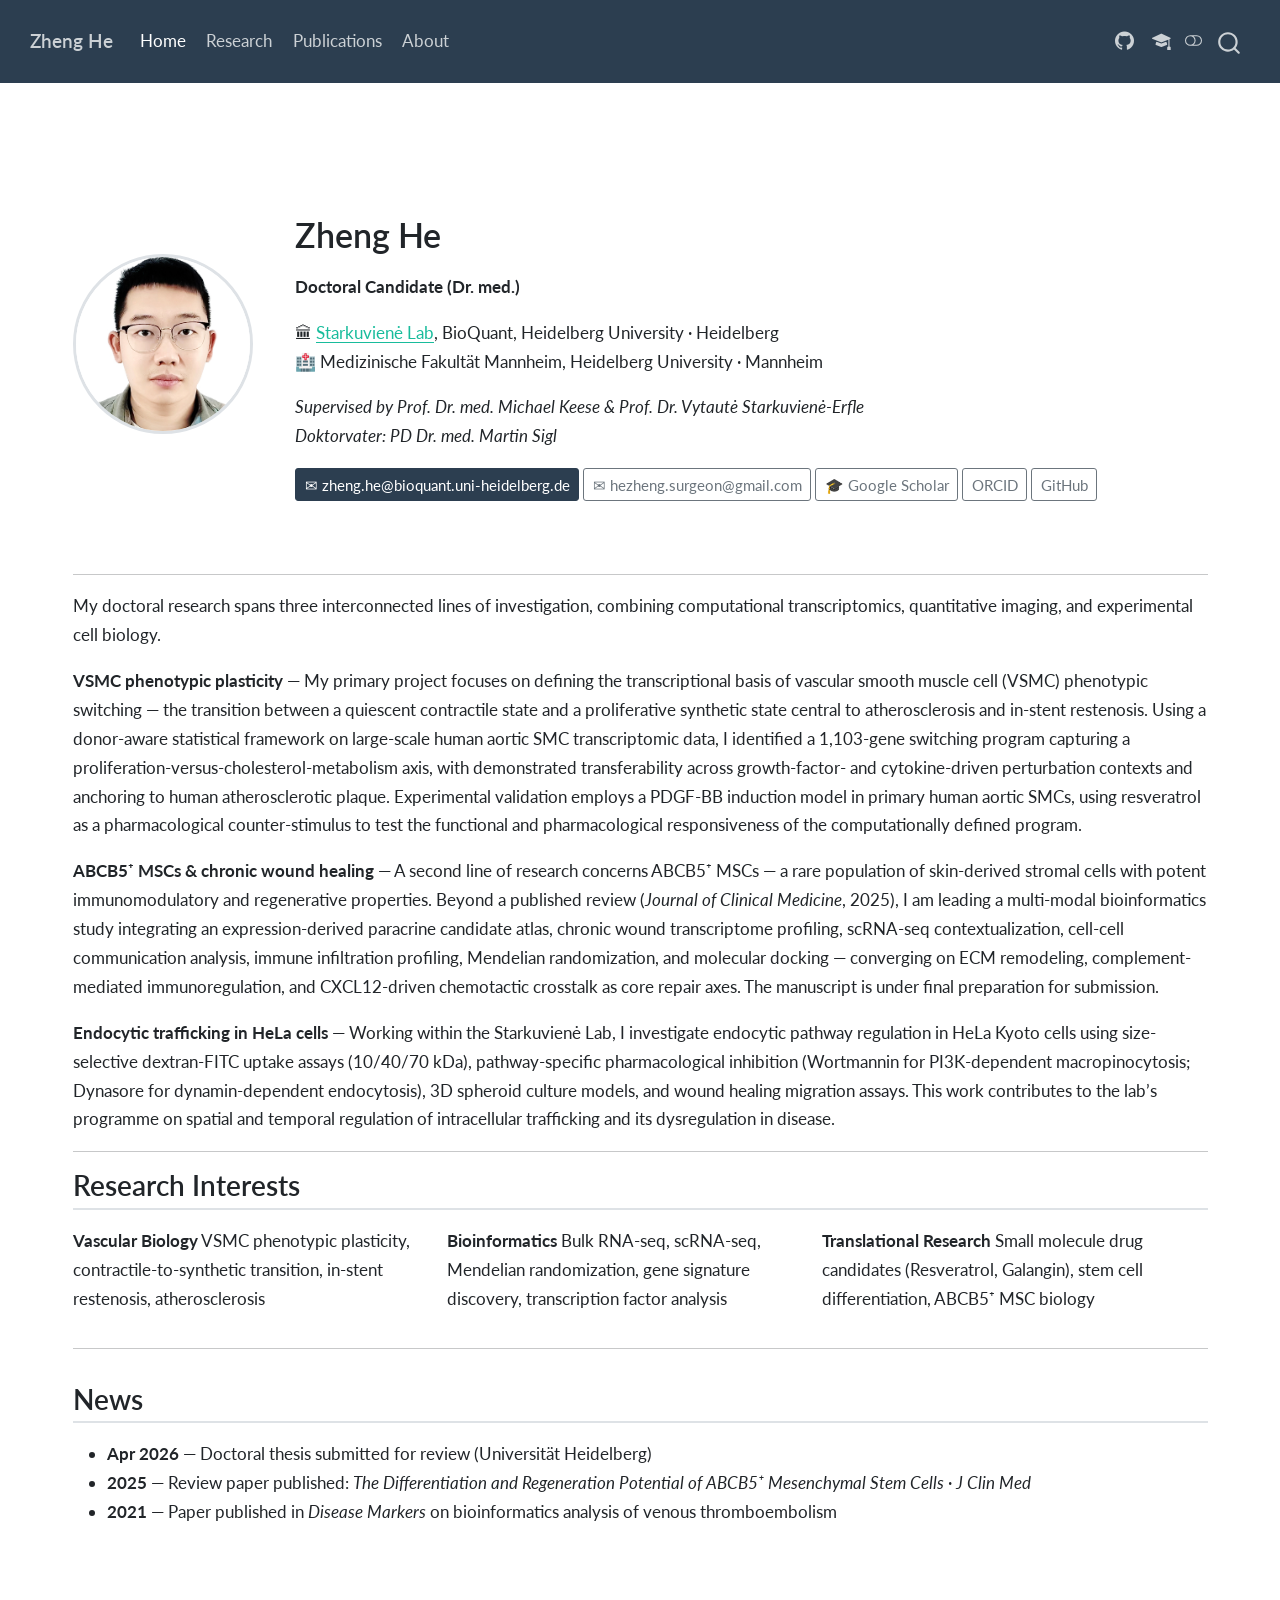
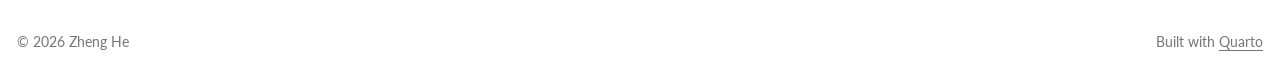
==== index.html @ ac97126e "deploy: 21ef44b85495f94ca4920ec607023769be66173e" ====
<!DOCTYPE html>
<html xmlns="http://www.w3.org/1999/xhtml" lang="en" xml:lang="en"><head>

<meta charset="utf-8">
<meta name="generator" content="quarto-1.9.36">

<meta name="viewport" content="width=device-width, initial-scale=1.0, user-scalable=yes">


<title>Zheng He</title>
<style>
/* Default styles provided by pandoc.
** See https://pandoc.org/MANUAL.html#variables-for-html for config info.
*/
code{white-space: pre-wrap;}
span.smallcaps{font-variant: small-caps;}
div.columns{display: flex; gap: min(4vw, 1.5em);}
div.column{flex: auto; overflow-x: auto;}
div.hanging-indent{margin-left: 1.5em; text-indent: -1.5em;}
ul.task-list{list-style: none;}
ul.task-list li input[type="checkbox"] {
  width: 0.8em;
  margin: 0 0.8em 0.2em -1em; /* quarto-specific, see https://github.com/quarto-dev/quarto-cli/issues/4556 */ 
  vertical-align: middle;
}
</style>


<script src="site_libs/quarto-nav/quarto-nav.js"></script>
<script src="site_libs/quarto-nav/headroom.min.js"></script>
<script src="site_libs/clipboard/clipboard.min.js"></script>
<script src="site_libs/quarto-search/autocomplete.umd.js"></script>
<script src="site_libs/quarto-search/fuse.min.js"></script>
<script src="site_libs/quarto-search/quarto-search.js"></script>
<meta name="quarto:offset" content="./">
<link href="./assets/profile.jpg" rel="icon" type="image/jpeg">
<script src="site_libs/quarto-html/quarto.js" type="module"></script>
<script src="site_libs/quarto-html/tabsets/tabsets.js" type="module"></script>
<script src="site_libs/quarto-html/popper.min.js"></script>
<script src="site_libs/quarto-html/tippy.umd.min.js"></script>
<script src="site_libs/quarto-html/anchor.min.js"></script>
<link href="site_libs/quarto-html/tippy.css" rel="stylesheet">
<link href="site_libs/quarto-html/quarto-syntax-highlighting-845c23b38eaddc0f92fda52bfe77a8c8.css" rel="stylesheet" class="quarto-color-scheme" id="quarto-text-highlighting-styles">
<link href="site_libs/quarto-html/quarto-syntax-highlighting-dark-f418161beb48e0141c760e455f12af2c.css" rel="stylesheet" class="quarto-color-scheme quarto-color-alternate" id="quarto-text-highlighting-styles">
<link href="site_libs/quarto-html/quarto-syntax-highlighting-845c23b38eaddc0f92fda52bfe77a8c8.css" rel="stylesheet" class="quarto-color-scheme-extra" id="quarto-text-highlighting-styles">
<script src="site_libs/bootstrap/bootstrap.min.js"></script>
<link href="site_libs/bootstrap/bootstrap-icons.css" rel="stylesheet">
<link href="site_libs/bootstrap/bootstrap-baf333abd407eb98d8b56c64a19f8930.min.css" rel="stylesheet" append-hash="true" class="quarto-color-scheme" id="quarto-bootstrap" data-mode="light">
<link href="site_libs/bootstrap/bootstrap-dark-c9d21391a4140639dac49c26faef9edc.min.css" rel="stylesheet" append-hash="true" class="quarto-color-scheme quarto-color-alternate" id="quarto-bootstrap" data-mode="dark">
<link href="site_libs/bootstrap/bootstrap-baf333abd407eb98d8b56c64a19f8930.min.css" rel="stylesheet" append-hash="true" class="quarto-color-scheme-extra" id="quarto-bootstrap" data-mode="light">
<script id="quarto-search-options" type="application/json">{
  "location": "navbar",
  "copy-button": false,
  "collapse-after": 3,
  "panel-placement": "end",
  "type": "overlay",
  "limit": 50,
  "keyboard-shortcut": [
    "f",
    "/",
    "s"
  ],
  "show-item-context": false,
  "language": {
    "search-no-results-text": "No results",
    "search-matching-documents-text": "matching documents",
    "search-copy-link-title": "Copy link to search",
    "search-hide-matches-text": "Hide additional matches",
    "search-more-match-text": "more match in this document",
    "search-more-matches-text": "more matches in this document",
    "search-clear-button-title": "Clear",
    "search-text-placeholder": "",
    "search-detached-cancel-button-title": "Cancel",
    "search-submit-button-title": "Submit",
    "search-label": "Search"
  }
}</script>


<link rel="stylesheet" href="styles.css">
</head>

<body class="nav-fixed quarto-light"><script id="quarto-html-before-body" type="application/javascript">
    const toggleBodyColorMode = (bsSheetEl) => {
      const mode = bsSheetEl.getAttribute("data-mode");
      const bodyEl = window.document.querySelector("body");
      if (mode === "dark") {
        bodyEl.classList.add("quarto-dark");
        bodyEl.classList.remove("quarto-light");
      } else {
        bodyEl.classList.add("quarto-light");
        bodyEl.classList.remove("quarto-dark");
      }
    }
    const toggleBodyColorPrimary = () => {
      const bsSheetEl = window.document.querySelector("link#quarto-bootstrap:not([rel=disabled-stylesheet])");
      if (bsSheetEl) {
        toggleBodyColorMode(bsSheetEl);
      }
    }
    const setColorSchemeToggle = (alternate) => {
      const toggles = window.document.querySelectorAll('.quarto-color-scheme-toggle');
      for (let i=0; i < toggles.length; i++) {
        const toggle = toggles[i];
        if (toggle) {
          if (alternate) {
            toggle.classList.add("alternate");
          } else {
            toggle.classList.remove("alternate");
          }
        }
      }
    };
    const toggleColorMode = (alternate) => {
      // Switch the stylesheets
      const primaryStylesheets = window.document.querySelectorAll('link.quarto-color-scheme:not(.quarto-color-alternate)');
      const alternateStylesheets = window.document.querySelectorAll('link.quarto-color-scheme.quarto-color-alternate');
      manageTransitions('#quarto-margin-sidebar .nav-link', false);
      if (alternate) {
        // note: dark is layered on light, we don't disable primary!
        enableStylesheet(alternateStylesheets);
        for (const sheetNode of alternateStylesheets) {
          if (sheetNode.id === "quarto-bootstrap") {
            toggleBodyColorMode(sheetNode);
          }
        }
      } else {
        disableStylesheet(alternateStylesheets);
        enableStylesheet(primaryStylesheets)
        toggleBodyColorPrimary();
      }
      manageTransitions('#quarto-margin-sidebar .nav-link', true);
      // Switch the toggles
      setColorSchemeToggle(alternate)
      // Hack to workaround the fact that safari doesn't
      // properly recolor the scrollbar when toggling (#1455)
      if (navigator.userAgent.indexOf('Safari') > 0 && navigator.userAgent.indexOf('Chrome') == -1) {
        manageTransitions("body", false);
        window.scrollTo(0, 1);
        setTimeout(() => {
          window.scrollTo(0, 0);
          manageTransitions("body", true);
        }, 40);
      }
    }
    const disableStylesheet = (stylesheets) => {
      for (let i=0; i < stylesheets.length; i++) {
        const stylesheet = stylesheets[i];
        stylesheet.rel = 'disabled-stylesheet';
      }
    }
    const enableStylesheet = (stylesheets) => {
      for (let i=0; i < stylesheets.length; i++) {
        const stylesheet = stylesheets[i];
        if(stylesheet.rel !== 'stylesheet') { // for Chrome, which will still FOUC without this check
          stylesheet.rel = 'stylesheet';
        }
      }
    }
    const manageTransitions = (selector, allowTransitions) => {
      const els = window.document.querySelectorAll(selector);
      for (let i=0; i < els.length; i++) {
        const el = els[i];
        if (allowTransitions) {
          el.classList.remove('notransition');
        } else {
          el.classList.add('notransition');
        }
      }
    }
    const isFileUrl = () => {
      return window.location.protocol === 'file:';
    }
    const hasAlternateSentinel = () => {
      let styleSentinel = getColorSchemeSentinel();
      if (styleSentinel !== null) {
        return styleSentinel === "alternate";
      } else {
        return false;
      }
    }
    const setStyleSentinel = (alternate) => {
      const value = alternate ? "alternate" : "default";
      if (!isFileUrl()) {
        window.localStorage.setItem("quarto-color-scheme", value);
      } else {
        localAlternateSentinel = value;
      }
    }
    const getColorSchemeSentinel = () => {
      if (!isFileUrl()) {
        const storageValue = window.localStorage.getItem("quarto-color-scheme");
        return storageValue != null ? storageValue : localAlternateSentinel;
      } else {
        return localAlternateSentinel;
      }
    }
    const toggleGiscusIfUsed = (isAlternate, darkModeDefault) => {
      const baseTheme = document.querySelector('#giscus-base-theme')?.value ?? 'light';
      const alternateTheme = document.querySelector('#giscus-alt-theme')?.value ?? 'dark';
      let newTheme = '';
      if(authorPrefersDark) {
        newTheme = isAlternate ? baseTheme : alternateTheme;
      } else {
        newTheme = isAlternate ? alternateTheme : baseTheme;
      }
      const changeGiscusTheme = () => {
        // From: https://github.com/giscus/giscus/issues/336
        const sendMessage = (message) => {
          const iframe = document.querySelector('iframe.giscus-frame');
          if (!iframe) return;
          iframe.contentWindow.postMessage({ giscus: message }, 'https://giscus.app');
        }
        sendMessage({
          setConfig: {
            theme: newTheme
          }
        });
      }
      const isGiscussLoaded = window.document.querySelector('iframe.giscus-frame') !== null;
      if (isGiscussLoaded) {
        changeGiscusTheme();
      }
    };
    const authorPrefersDark = false;
    const darkModeDefault = authorPrefersDark;
      document.querySelector('link#quarto-text-highlighting-styles.quarto-color-scheme-extra').rel = 'disabled-stylesheet';
      document.querySelector('link#quarto-bootstrap.quarto-color-scheme-extra').rel = 'disabled-stylesheet';
    let localAlternateSentinel = darkModeDefault ? 'alternate' : 'default';
    // Dark / light mode switch
    window.quartoToggleColorScheme = () => {
      // Read the current dark / light value
      let toAlternate = !hasAlternateSentinel();
      toggleColorMode(toAlternate);
      setStyleSentinel(toAlternate);
      toggleGiscusIfUsed(toAlternate, darkModeDefault);
      window.dispatchEvent(new Event('resize'));
    };
    // Switch to dark mode if need be
    if (hasAlternateSentinel()) {
      toggleColorMode(true);
    } else {
      toggleColorMode(false);
    }
  </script>

<div id="quarto-search-results"></div>
  <header id="quarto-header" class="headroom fixed-top">
    <nav class="navbar navbar-expand-lg " data-bs-theme="dark">
      <div class="navbar-container container-fluid">
      <div class="navbar-brand-container mx-auto">
    <a class="navbar-brand" href="./index.html">
    <span class="navbar-title">Zheng He</span>
    </a>
  </div>
            <div id="quarto-search" class="" title="Search"></div>
          <button class="navbar-toggler" type="button" data-bs-toggle="collapse" data-bs-target="#navbarCollapse" aria-controls="navbarCollapse" role="menu" aria-expanded="false" aria-label="Toggle navigation" onclick="if (window.quartoToggleHeadroom) { window.quartoToggleHeadroom(); }">
  <span class="navbar-toggler-icon"></span>
</button>
          <div class="collapse navbar-collapse" id="navbarCollapse">
            <ul class="navbar-nav navbar-nav-scroll me-auto">
  <li class="nav-item">
    <a class="nav-link active" href="./index.html" aria-current="page"> 
<span class="menu-text">Home</span></a>
  </li>  
  <li class="nav-item">
    <a class="nav-link" href="./research.html"> 
<span class="menu-text">Research</span></a>
  </li>  
  <li class="nav-item">
    <a class="nav-link" href="./publications.html"> 
<span class="menu-text">Publications</span></a>
  </li>  
  <li class="nav-item">
    <a class="nav-link" href="./about.html"> 
<span class="menu-text">About</span></a>
  </li>  
</ul>
            <ul class="navbar-nav navbar-nav-scroll ms-auto">
  <li class="nav-item compact">
    <a class="nav-link" href="https://github.com/zhenghe-research"> <i class="bi bi-github" role="img" aria-label="GitHub">
</i> 
<span class="menu-text"></span></a>
  </li>  
  <li class="nav-item compact">
    <a class="nav-link" href="https://scholar.google.com/citations?user=oPz_JBcAAAAJ"> <i class="bi bi-mortarboard-fill" role="img" aria-label="Google Scholar">
</i> 
<span class="menu-text"></span></a>
  </li>  
</ul>
          </div> <!-- /navcollapse -->
            <div class="quarto-navbar-tools">
  <a href="" class="quarto-color-scheme-toggle quarto-navigation-tool  px-1" onclick="window.quartoToggleColorScheme(); return false;" title="Toggle dark mode"><i class="bi"></i></a>
</div>
      </div> <!-- /container-fluid -->
    </nav>
</header>
<!-- content -->
<div id="quarto-content" class="quarto-container page-columns page-rows-contents page-layout-full page-navbar">
<!-- sidebar -->
<!-- margin-sidebar -->
    
<!-- main -->
<main class="content column-page" id="quarto-document-content"><header id="title-block-header" class="quarto-title-block"></header>





<div style="display: flex; align-items: center; gap: 2.5rem; padding: 3rem 0 2rem 0; flex-wrap: wrap;">
<p><img src="assets/profile.jpg" style="width: 180px; height: 180px; object-fit: cover; border-radius: 50%; border: 3px solid #dee2e6; flex-shrink: 0;"></p>
<section id="zheng-he" class="level1" style="flex: 1; min-width: 260px;">
<h1>Zheng He</h1>
<p><strong>Doctoral Candidate (Dr.&nbsp;med.)</strong></p>
<p>🏛 <a href="https://www.bioquant.uni-heidelberg.de/groups/starkuviene">Starkuvienė Lab</a>, BioQuant, Heidelberg University · Heidelberg<br> 🏥 Medizinische Fakultät Mannheim, Heidelberg University · Mannheim</p>
<p><em>Supervised by Prof.&nbsp;Dr.&nbsp;med. Michael Keese &amp; Prof.&nbsp;Dr.&nbsp;Vytautė Starkuvienė-Erfle</em><br> <em>Doktorvater: PD Dr.&nbsp;med. Martin Sigl</em></p>
<div style="margin-top: 1rem; display: flex; flex-wrap: wrap; gap: 0.4rem;">
<p><a href="mailto:zheng.he@bioquant.uni-heidelberg.de" class="btn btn-primary btn-sm">✉ zheng.he@bioquant.uni-heidelberg.de</a> <a href="mailto:hezheng.surgeon@gmail.com" class="btn btn-outline-secondary btn-sm">✉ hezheng.surgeon@gmail.com</a> <a href="https://scholar.google.com/citations?user=oPz_JBcAAAAJ" class="btn btn-outline-secondary btn-sm" target="_blank">🎓 Google Scholar</a> <a href="https://orcid.org/0000-0002-0374-0368" class="btn btn-outline-secondary btn-sm" target="_blank">ORCID</a> <a href="https://github.com/zhenghe-research" class="btn btn-outline-secondary btn-sm" target="_blank">GitHub</a></p>
</div>
</section>
</div>
<hr>
<p>My doctoral research spans three interconnected lines of investigation, combining computational transcriptomics, quantitative imaging, and experimental cell biology.</p>
<p><strong>VSMC phenotypic plasticity</strong> — My primary project focuses on defining the transcriptional basis of vascular smooth muscle cell (VSMC) phenotypic switching — the transition between a quiescent contractile state and a proliferative synthetic state central to atherosclerosis and in-stent restenosis. Using a donor-aware statistical framework on large-scale human aortic SMC transcriptomic data, I identified a 1,103-gene switching program capturing a proliferation-versus-cholesterol-metabolism axis, with demonstrated transferability across growth-factor- and cytokine-driven perturbation contexts and anchoring to human atherosclerotic plaque. Experimental validation employs a PDGF-BB induction model in primary human aortic SMCs, using resveratrol as a pharmacological counter-stimulus to test the functional and pharmacological responsiveness of the computationally defined program.</p>
<p><strong>ABCB5⁺ MSCs &amp; chronic wound healing</strong> — A second line of research concerns ABCB5⁺ MSCs — a rare population of skin-derived stromal cells with potent immunomodulatory and regenerative properties. Beyond a published review (<em>Journal of Clinical Medicine</em>, 2025), I am leading a multi-modal bioinformatics study integrating an expression-derived paracrine candidate atlas, chronic wound transcriptome profiling, scRNA-seq contextualization, cell-cell communication analysis, immune infiltration profiling, Mendelian randomization, and molecular docking — converging on ECM remodeling, complement-mediated immunoregulation, and CXCL12-driven chemotactic crosstalk as core repair axes. The manuscript is under final preparation for submission.</p>
<p><strong>Endocytic trafficking in HeLa cells</strong> — Working within the Starkuvienė Lab, I investigate endocytic pathway regulation in HeLa Kyoto cells using size-selective dextran-FITC uptake assays (10/40/70 kDa), pathway-specific pharmacological inhibition (Wortmannin for PI3K-dependent macropinocytosis; Dynasore for dynamin-dependent endocytosis), 3D spheroid culture models, and wound healing migration assays. This work contributes to the lab’s programme on spatial and temporal regulation of intracellular trafficking and its dysregulation in disease.</p>
<hr>
<section id="research-interests" class="level2">
<h2 class="anchored" data-anchor-id="research-interests">Research Interests</h2>
<div class="columns">
<div class="column" style="width:33%;">
<p><strong>Vascular Biology</strong> VSMC phenotypic plasticity, contractile-to-synthetic transition, in-stent restenosis, atherosclerosis</p>
</div><div class="column" style="width:33%;">
<p><strong>Bioinformatics</strong> Bulk RNA-seq, scRNA-seq, Mendelian randomization, gene signature discovery, transcription factor analysis</p>
</div><div class="column" style="width:33%;">
<p><strong>Translational Research</strong> Small molecule drug candidates (Resveratrol, Galangin), stem cell differentiation, ABCB5⁺ MSC biology</p>
</div>
</div>
<hr>
</section>
<section id="news" class="level2">
<h2 class="anchored" data-anchor-id="news">News</h2>
<ul>
<li><strong>Apr 2026</strong> — Doctoral thesis submitted for review (Universität Heidelberg)</li>
<li><strong>2025</strong> — Review paper published: <em>The Differentiation and Regeneration Potential of ABCB5⁺ Mesenchymal Stem Cells</em> · <em>J Clin Med</em></li>
<li><strong>2021</strong> — Paper published in <em>Disease Markers</em> on bioinformatics analysis of venous thromboembolism</li>
</ul>


</section>

</main> <!-- /main -->
<script id="quarto-html-after-body" type="application/javascript">
  window.document.addEventListener("DOMContentLoaded", function (event) {
    // Ensure there is a toggle, if there isn't float one in the top right
    if (window.document.querySelector('.quarto-color-scheme-toggle') === null) {
      const a = window.document.createElement('a');
      a.classList.add('top-right');
      a.classList.add('quarto-color-scheme-toggle');
      a.href = "";
      a.onclick = function() { try { window.quartoToggleColorScheme(); } catch {} return false; };
      const i = window.document.createElement("i");
      i.classList.add('bi');
      a.appendChild(i);
      window.document.body.appendChild(a);
    }
    setColorSchemeToggle(hasAlternateSentinel())
    const icon = "";
    const anchorJS = new window.AnchorJS();
    anchorJS.options = {
      placement: 'right',
      icon: icon
    };
    anchorJS.add('.anchored');
    const isCodeAnnotation = (el) => {
      for (const clz of el.classList) {
        if (clz.startsWith('code-annotation-')) {                     
          return true;
        }
      }
      return false;
    }
    const onCopySuccess = function(e) {
      // button target
      const button = e.trigger;
      // don't keep focus
      button.blur();
      // flash "checked"
      button.classList.add('code-copy-button-checked');
      var currentTitle = button.getAttribute("title");
      button.setAttribute("title", "Copied!");
      let tooltip;
      if (window.bootstrap) {
        button.setAttribute("data-bs-toggle", "tooltip");
        button.setAttribute("data-bs-placement", "left");
        button.setAttribute("data-bs-title", "Copied!");
        tooltip = new bootstrap.Tooltip(button, 
          { trigger: "manual", 
            customClass: "code-copy-button-tooltip",
            offset: [0, -8]});
        tooltip.show();    
      }
      setTimeout(function() {
        if (tooltip) {
          tooltip.hide();
          button.removeAttribute("data-bs-title");
          button.removeAttribute("data-bs-toggle");
          button.removeAttribute("data-bs-placement");
        }
        button.setAttribute("title", currentTitle);
        button.classList.remove('code-copy-button-checked');
      }, 1000);
      // clear code selection
      e.clearSelection();
    }
    const getTextToCopy = function(trigger) {
      const outerScaffold = trigger.parentElement.cloneNode(true);
      const codeEl = outerScaffold.querySelector('code');
      for (const childEl of codeEl.children) {
        if (isCodeAnnotation(childEl)) {
          childEl.remove();
        }
      }
      return codeEl.innerText;
    }
    const clipboard = new window.ClipboardJS('.code-copy-button:not([data-in-quarto-modal])', {
      text: getTextToCopy
    });
    clipboard.on('success', onCopySuccess);
    if (window.document.getElementById('quarto-embedded-source-code-modal')) {
      const clipboardModal = new window.ClipboardJS('.code-copy-button[data-in-quarto-modal]', {
        text: getTextToCopy,
        container: window.document.getElementById('quarto-embedded-source-code-modal')
      });
      clipboardModal.on('success', onCopySuccess);
    }
      var localhostRegex = new RegExp(/^(?:http|https):\/\/localhost\:?[0-9]*\//);
      var mailtoRegex = new RegExp(/^mailto:/);
        var filterRegex = new RegExp('/' + window.location.host + '/');
      var isInternal = (href) => {
          return filterRegex.test(href) || localhostRegex.test(href) || mailtoRegex.test(href);
      }
      // Inspect non-navigation links and adorn them if external
     var links = window.document.querySelectorAll('a[href]:not(.nav-link):not(.navbar-brand):not(.toc-action):not(.sidebar-link):not(.sidebar-item-toggle):not(.pagination-link):not(.no-external):not([aria-hidden]):not(.dropdown-item):not(.quarto-navigation-tool):not(.about-link)');
      for (var i=0; i<links.length; i++) {
        const link = links[i];
        if (!isInternal(link.href)) {
          // undo the damage that might have been done by quarto-nav.js in the case of
          // links that we want to consider external
          if (link.dataset.originalHref !== undefined) {
            link.href = link.dataset.originalHref;
          }
        }
      }
    function tippyHover(el, contentFn, onTriggerFn, onUntriggerFn) {
      const config = {
        allowHTML: true,
        maxWidth: 500,
        delay: 100,
        arrow: false,
        appendTo: function(el) {
            return el.parentElement;
        },
        interactive: true,
        interactiveBorder: 10,
        theme: 'quarto',
        placement: 'bottom-start',
      };
      if (contentFn) {
        config.content = contentFn;
      }
      if (onTriggerFn) {
        config.onTrigger = onTriggerFn;
      }
      if (onUntriggerFn) {
        config.onUntrigger = onUntriggerFn;
      }
      window.tippy(el, config); 
    }
    const noterefs = window.document.querySelectorAll('a[role="doc-noteref"]');
    for (var i=0; i<noterefs.length; i++) {
      const ref = noterefs[i];
      tippyHover(ref, function() {
        // use id or data attribute instead here
        let href = ref.getAttribute('data-footnote-href') || ref.getAttribute('href');
        try { href = new URL(href).hash; } catch {}
        const id = href.replace(/^#\/?/, "");
        const note = window.document.getElementById(id);
        if (note) {
          return note.innerHTML;
        } else {
          return "";
        }
      });
    }
    const xrefs = window.document.querySelectorAll('a.quarto-xref');
    const processXRef = (id, note) => {
      // Strip column container classes
      const stripColumnClz = (el) => {
        el.classList.remove("page-full", "page-columns");
        if (el.children) {
          for (const child of el.children) {
            stripColumnClz(child);
          }
        }
      }
      stripColumnClz(note)
      if (id === null || id.startsWith('sec-')) {
        // Special case sections, only their first couple elements
        const container = document.createElement("div");
        if (note.children && note.children.length > 2) {
          container.appendChild(note.children[0].cloneNode(true));
          for (let i = 1; i < note.children.length; i++) {
            const child = note.children[i];
            if (child.tagName === "P" && child.innerText === "") {
              continue;
            } else {
              container.appendChild(child.cloneNode(true));
              break;
            }
          }
          if (window.Quarto?.typesetMath) {
            window.Quarto.typesetMath(container);
          }
          return container.innerHTML
        } else {
          if (window.Quarto?.typesetMath) {
            window.Quarto.typesetMath(note);
          }
          return note.innerHTML;
        }
      } else {
        // Remove any anchor links if they are present
        const anchorLink = note.querySelector('a.anchorjs-link');
        if (anchorLink) {
          anchorLink.remove();
        }
        if (window.Quarto?.typesetMath) {
          window.Quarto.typesetMath(note);
        }
        if (note.classList.contains("callout")) {
          return note.outerHTML;
        } else {
          return note.innerHTML;
        }
      }
    }
    for (var i=0; i<xrefs.length; i++) {
      const xref = xrefs[i];
      tippyHover(xref, undefined, function(instance) {
        instance.disable();
        let url = xref.getAttribute('href');
        let hash = undefined; 
        if (url.startsWith('#')) {
          hash = url;
        } else {
          try { hash = new URL(url).hash; } catch {}
        }
        if (hash) {
          const id = hash.replace(/^#\/?/, "");
          const note = window.document.getElementById(id);
          if (note !== null) {
            try {
              const html = processXRef(id, note.cloneNode(true));
              instance.setContent(html);
            } finally {
              instance.enable();
              instance.show();
            }
          } else {
            // See if we can fetch this
            fetch(url.split('#')[0])
            .then(res => res.text())
            .then(html => {
              const parser = new DOMParser();
              const htmlDoc = parser.parseFromString(html, "text/html");
              const note = htmlDoc.getElementById(id);
              if (note !== null) {
                const html = processXRef(id, note);
                instance.setContent(html);
              } 
            }).finally(() => {
              instance.enable();
              instance.show();
            });
          }
        } else {
          // See if we can fetch a full url (with no hash to target)
          // This is a special case and we should probably do some content thinning / targeting
          fetch(url)
          .then(res => res.text())
          .then(html => {
            const parser = new DOMParser();
            const htmlDoc = parser.parseFromString(html, "text/html");
            const note = htmlDoc.querySelector('main.content');
            if (note !== null) {
              // This should only happen for chapter cross references
              // (since there is no id in the URL)
              // remove the first header
              if (note.children.length > 0 && note.children[0].tagName === "HEADER") {
                note.children[0].remove();
              }
              const html = processXRef(null, note);
              instance.setContent(html);
            } 
          }).finally(() => {
            instance.enable();
            instance.show();
          });
        }
      }, function(instance) {
      });
    }
        let selectedAnnoteEl;
        const selectorForAnnotation = ( cell, annotation) => {
          let cellAttr = 'data-code-cell="' + cell + '"';
          let lineAttr = 'data-code-annotation="' +  annotation + '"';
          const selector = 'span[' + cellAttr + '][' + lineAttr + ']';
          return selector;
        }
        const selectCodeLines = (annoteEl) => {
          const doc = window.document;
          const targetCell = annoteEl.getAttribute("data-target-cell");
          const targetAnnotation = annoteEl.getAttribute("data-target-annotation");
          const annoteSpan = window.document.querySelector(selectorForAnnotation(targetCell, targetAnnotation));
          const lines = annoteSpan.getAttribute("data-code-lines").split(",");
          const lineIds = lines.map((line) => {
            return targetCell + "-" + line;
          })
          let top = null;
          let height = null;
          let parent = null;
          if (lineIds.length > 0) {
              //compute the position of the single el (top and bottom and make a div)
              const el = window.document.getElementById(lineIds[0]);
              top = el.offsetTop;
              height = el.offsetHeight;
              parent = el.parentElement.parentElement;
            if (lineIds.length > 1) {
              const lastEl = window.document.getElementById(lineIds[lineIds.length - 1]);
              const bottom = lastEl.offsetTop + lastEl.offsetHeight;
              height = bottom - top;
            }
            if (top !== null && height !== null && parent !== null) {
              // cook up a div (if necessary) and position it 
              let div = window.document.getElementById("code-annotation-line-highlight");
              if (div === null) {
                div = window.document.createElement("div");
                div.setAttribute("id", "code-annotation-line-highlight");
                div.style.position = 'absolute';
                parent.appendChild(div);
              }
              div.style.top = top - 2 + "px";
              div.style.height = height + 4 + "px";
              div.style.left = 0;
              let gutterDiv = window.document.getElementById("code-annotation-line-highlight-gutter");
              if (gutterDiv === null) {
                gutterDiv = window.document.createElement("div");
                gutterDiv.setAttribute("id", "code-annotation-line-highlight-gutter");
                gutterDiv.style.position = 'absolute';
                const codeCell = window.document.getElementById(targetCell);
                const gutter = codeCell.querySelector('.code-annotation-gutter');
                gutter.appendChild(gutterDiv);
              }
              gutterDiv.style.top = top - 2 + "px";
              gutterDiv.style.height = height + 4 + "px";
            }
            selectedAnnoteEl = annoteEl;
          }
        };
        const unselectCodeLines = () => {
          const elementsIds = ["code-annotation-line-highlight", "code-annotation-line-highlight-gutter"];
          elementsIds.forEach((elId) => {
            const div = window.document.getElementById(elId);
            if (div) {
              div.remove();
            }
          });
          selectedAnnoteEl = undefined;
        };
          // Handle positioning of the toggle
      window.addEventListener(
        "resize",
        throttle(() => {
          elRect = undefined;
          if (selectedAnnoteEl) {
            selectCodeLines(selectedAnnoteEl);
          }
        }, 10)
      );
      function throttle(fn, ms) {
      let throttle = false;
      let timer;
        return (...args) => {
          if(!throttle) { // first call gets through
              fn.apply(this, args);
              throttle = true;
          } else { // all the others get throttled
              if(timer) clearTimeout(timer); // cancel #2
              timer = setTimeout(() => {
                fn.apply(this, args);
                timer = throttle = false;
              }, ms);
          }
        };
      }
        // Attach click handler to the DT
        const annoteDls = window.document.querySelectorAll('dt[data-target-cell]');
        for (const annoteDlNode of annoteDls) {
          annoteDlNode.addEventListener('click', (event) => {
            const clickedEl = event.target;
            if (clickedEl !== selectedAnnoteEl) {
              unselectCodeLines();
              const activeEl = window.document.querySelector('dt[data-target-cell].code-annotation-active');
              if (activeEl) {
                activeEl.classList.remove('code-annotation-active');
              }
              selectCodeLines(clickedEl);
              clickedEl.classList.add('code-annotation-active');
            } else {
              // Unselect the line
              unselectCodeLines();
              clickedEl.classList.remove('code-annotation-active');
            }
          });
        }
    const findCites = (el) => {
      const parentEl = el.parentElement;
      if (parentEl) {
        const cites = parentEl.dataset.cites;
        if (cites) {
          return {
            el,
            cites: cites.split(' ')
          };
        } else {
          return findCites(el.parentElement)
        }
      } else {
        return undefined;
      }
    };
    var bibliorefs = window.document.querySelectorAll('a[role="doc-biblioref"]');
    for (var i=0; i<bibliorefs.length; i++) {
      const ref = bibliorefs[i];
      const citeInfo = findCites(ref);
      if (citeInfo) {
        tippyHover(citeInfo.el, function() {
          var popup = window.document.createElement('div');
          citeInfo.cites.forEach(function(cite) {
            var citeDiv = window.document.createElement('div');
            citeDiv.classList.add('hanging-indent');
            citeDiv.classList.add('csl-entry');
            var biblioDiv = window.document.getElementById('ref-' + cite);
            if (biblioDiv) {
              citeDiv.innerHTML = biblioDiv.innerHTML;
            }
            popup.appendChild(citeDiv);
          });
          return popup.innerHTML;
        });
      }
    }
  });
  </script>
</div> <!-- /content -->
<footer class="footer">
  <div class="nav-footer">
    <div class="nav-footer-left">
<p>© 2026 Zheng He</p>
</div>   
    <div class="nav-footer-center">
      &nbsp;
    </div>
    <div class="nav-footer-right">
<p>Built with <a href="https://quarto.org">Quarto</a></p>
</div>
  </div>
</footer>




</body></html>
---- site_libs/quarto-html/tippy.css ----
.tippy-box[data-animation=fade][data-state=hidden]{opacity:0}[data-tippy-root]{max-width:calc(100vw - 10px)}.tippy-box{position:relative;background-color:#333;color:#fff;border-radius:4px;font-size:14px;line-height:1.4;white-space:normal;outline:0;transition-property:transform,visibility,opacity}.tippy-box[data-placement^=top]>.tippy-arrow{bottom:0}.tippy-box[data-placement^=top]>.tippy-arrow:before{bottom:-7px;left:0;border-width:8px 8px 0;border-top-color:initial;transform-origin:center top}.tippy-box[data-placement^=bottom]>.tippy-arrow{top:0}.tippy-box[data-placement^=bottom]>.tippy-arrow:before{top:-7px;left:0;border-width:0 8px 8px;border-bottom-color:initial;transform-origin:center bottom}.tippy-box[data-placement^=left]>.tippy-arrow{right:0}.tippy-box[data-placement^=left]>.tippy-arrow:before{border-width:8px 0 8px 8px;border-left-color:initial;right:-7px;transform-origin:center left}.tippy-box[data-placement^=right]>.tippy-arrow{left:0}.tippy-box[data-placement^=right]>.tippy-arrow:before{left:-7px;border-width:8px 8px 8px 0;border-right-color:initial;transform-origin:center right}.tippy-box[data-inertia][data-state=visible]{transition-timing-function:cubic-bezier(.54,1.5,.38,1.11)}.tippy-arrow{width:16px;height:16px;color:#333}.tippy-arrow:before{content:"";position:absolute;border-color:transparent;border-style:solid}.tippy-content{position:relative;padding:5px 9px;z-index:1}
---- site_libs/quarto-html/quarto-syntax-highlighting-845c23b38eaddc0f92fda52bfe77a8c8.css ----
/* quarto syntax highlight colors */
:root {
  --quarto-hl-ot-color: #003B4F;
  --quarto-hl-at-color: #657422;
  --quarto-hl-ss-color: #20794D;
  --quarto-hl-an-color: #5E5E5E;
  --quarto-hl-fu-color: #4758AB;
  --quarto-hl-st-color: #20794D;
  --quarto-hl-cf-color: #003B4F;
  --quarto-hl-op-color: #5E5E5E;
  --quarto-hl-er-color: #AD0000;
  --quarto-hl-bn-color: #AD0000;
  --quarto-hl-al-color: #AD0000;
  --quarto-hl-va-color: #111111;
  --quarto-hl-bu-color: inherit;
  --quarto-hl-ex-color: inherit;
  --quarto-hl-pp-color: #AD0000;
  --quarto-hl-in-color: #5E5E5E;
  --quarto-hl-vs-color: #20794D;
  --quarto-hl-wa-color: #5E5E5E;
  --quarto-hl-do-color: #5E5E5E;
  --quarto-hl-im-color: #00769E;
  --quarto-hl-ch-color: #20794D;
  --quarto-hl-dt-color: #AD0000;
  --quarto-hl-fl-color: #AD0000;
  --quarto-hl-co-color: #5E5E5E;
  --quarto-hl-cv-color: #5E5E5E;
  --quarto-hl-cn-color: #8f5902;
  --quarto-hl-sc-color: #5E5E5E;
  --quarto-hl-dv-color: #AD0000;
  --quarto-hl-kw-color: #003B4F;
}

/* other quarto variables */
:root {
  --quarto-font-monospace: SFMono-Regular, Menlo, Monaco, Consolas, "Liberation Mono", "Courier New", monospace;
}

/* syntax highlight based on Pandoc's rules */
pre > code.sourceCode > span {
  color: #003B4F;
}

code.sourceCode > span {
  color: #003B4F;
}

div.sourceCode,
div.sourceCode pre.sourceCode {
  color: #003B4F;
}

/* Normal */
code span {
  color: #003B4F;
}

/* Alert */
code span.al {
  color: #AD0000;
  font-style: inherit;
}

/* Annotation */
code span.an {
  color: #5E5E5E;
  font-style: inherit;
}

/* Attribute */
code span.at {
  color: #657422;
  font-style: inherit;
}

/* BaseN */
code span.bn {
  color: #AD0000;
  font-style: inherit;
}

/* BuiltIn */
code span.bu {
  font-style: inherit;
}

/* ControlFlow */
code span.cf {
  color: #003B4F;
  font-weight: bold;
  font-style: inherit;
}

/* Char */
code span.ch {
  color: #20794D;
  font-style: inherit;
}

/* Constant */
code span.cn {
  color: #8f5902;
  font-style: inherit;
}

/* Comment */
code span.co {
  color: #5E5E5E;
  font-style: inherit;
}

/* CommentVar */
code span.cv {
  color: #5E5E5E;
  font-style: italic;
}

/* Documentation */
code span.do {
  color: #5E5E5E;
  font-style: italic;
}

/* DataType */
code span.dt {
  color: #AD0000;
  font-style: inherit;
}

/* DecVal */
code span.dv {
  color: #AD0000;
  font-style: inherit;
}

/* Error */
code span.er {
  color: #AD0000;
  font-style: inherit;
}

/* Extension */
code span.ex {
  font-style: inherit;
}

/* Float */
code span.fl {
  color: #AD0000;
  font-style: inherit;
}

/* Function */
code span.fu {
  color: #4758AB;
  font-style: inherit;
}

/* Import */
code span.im {
  color: #00769E;
  font-style: inherit;
}

/* Information */
code span.in {
  color: #5E5E5E;
  font-style: inherit;
}

/* Keyword */
code span.kw {
  color: #003B4F;
  font-weight: bold;
  font-style: inherit;
}

/* Operator */
code span.op {
  color: #5E5E5E;
  font-style: inherit;
}

/* Other */
code span.ot {
  color: #003B4F;
  font-style: inherit;
}

/* Preprocessor */
code span.pp {
  color: #AD0000;
  font-style: inherit;
}

/* SpecialChar */
code span.sc {
  color: #5E5E5E;
  font-style: inherit;
}

/* SpecialString */
code span.ss {
  color: #20794D;
  font-style: inherit;
}

/* String */
code span.st {
  color: #20794D;
  font-style: inherit;
}

/* Variable */
code span.va {
  color: #111111;
  font-style: inherit;
}

/* VerbatimString */
code span.vs {
  color: #20794D;
  font-style: inherit;
}

/* Warning */
code span.wa {
  color: #5E5E5E;
  font-style: italic;
}

.prevent-inlining {
  content: "</";
}

/*# sourceMappingURL=ac89f0bb514bba72461919f78549e31c.css.map */
---- site_libs/quarto-html/quarto-syntax-highlighting-dark-f418161beb48e0141c760e455f12af2c.css ----
/* quarto syntax highlight colors */
:root {
  --quarto-hl-al-color: #f07178;
  --quarto-hl-an-color: #d4d0ab;
  --quarto-hl-at-color: #00e0e0;
  --quarto-hl-bn-color: #d4d0ab;
  --quarto-hl-bu-color: #abe338;
  --quarto-hl-ch-color: #abe338;
  --quarto-hl-co-color: #f8f8f2;
  --quarto-hl-cv-color: #ffd700;
  --quarto-hl-cn-color: #ffd700;
  --quarto-hl-cf-color: #ffa07a;
  --quarto-hl-dt-color: #ffa07a;
  --quarto-hl-dv-color: #d4d0ab;
  --quarto-hl-do-color: #f8f8f2;
  --quarto-hl-er-color: #f07178;
  --quarto-hl-ex-color: #00e0e0;
  --quarto-hl-fl-color: #d4d0ab;
  --quarto-hl-fu-color: #ffa07a;
  --quarto-hl-im-color: #abe338;
  --quarto-hl-in-color: #d4d0ab;
  --quarto-hl-kw-color: #ffa07a;
  --quarto-hl-op-color: #ffa07a;
  --quarto-hl-ot-color: #00e0e0;
  --quarto-hl-pp-color: #dcc6e0;
  --quarto-hl-re-color: #00e0e0;
  --quarto-hl-sc-color: #abe338;
  --quarto-hl-ss-color: #abe338;
  --quarto-hl-st-color: #abe338;
  --quarto-hl-va-color: #00e0e0;
  --quarto-hl-vs-color: #abe338;
  --quarto-hl-wa-color: #dcc6e0;
}

/* other quarto variables */
:root {
  --quarto-font-monospace: SFMono-Regular, Menlo, Monaco, Consolas, "Liberation Mono", "Courier New", monospace;
}

/* syntax highlight based on Pandoc's rules */
pre > code.sourceCode > span {
  color: #f8f8f2;
}

code.sourceCode > span {
  color: #f8f8f2;
}

div.sourceCode,
div.sourceCode pre.sourceCode {
  color: #f8f8f2;
}

/* Normal */
code span {
  color: #f8f8f2;
}

/* Alert */
code span.al {
  color: #f07178;
}

/* Annotation */
code span.an {
  color: #d4d0ab;
}

/* Attribute */
code span.at {
  color: #00e0e0;
}

/* BaseN */
code span.bn {
  color: #d4d0ab;
}

/* BuiltIn */
code span.bu {
  color: #abe338;
}

/* ControlFlow */
code span.cf {
  font-weight: bold;
  color: #ffa07a;
}

/* Char */
code span.ch {
  color: #abe338;
}

/* Constant */
code span.cn {
  color: #ffd700;
}

/* Comment */
code span.co {
  font-style: italic;
  color: #f8f8f2;
}

/* CommentVar */
code span.cv {
  color: #ffd700;
}

/* Documentation */
code span.do {
  color: #f8f8f2;
}

/* DataType */
code span.dt {
  color: #ffa07a;
}

/* DecVal */
code span.dv {
  color: #d4d0ab;
}

/* Error */
code span.er {
  color: #f07178;
  text-decoration: underline;
}

/* Extension */
code span.ex {
  font-weight: bold;
  color: #00e0e0;
}

/* Float */
code span.fl {
  color: #d4d0ab;
}

/* Function */
code span.fu {
  color: #ffa07a;
}

/* Import */
code span.im {
  color: #abe338;
}

/* Information */
code span.in {
  color: #d4d0ab;
}

/* Keyword */
code span.kw {
  font-weight: bold;
  color: #ffa07a;
}

/* Operator */
code span.op {
  color: #ffa07a;
}

/* Other */
code span.ot {
  color: #00e0e0;
}

/* Preprocessor */
code span.pp {
  color: #dcc6e0;
}

/* RegionMarker */
code span.re {
  background-color: #f8f8f2;
  color: #00e0e0;
}

/* SpecialChar */
code span.sc {
  color: #abe338;
}

/* SpecialString */
code span.ss {
  color: #abe338;
}

/* String */
code span.st {
  color: #abe338;
}

/* Variable */
code span.va {
  color: #00e0e0;
}

/* VerbatimString */
code span.vs {
  color: #abe338;
}

/* Warning */
code span.wa {
  color: #dcc6e0;
}

.prevent-inlining {
  content: "</";
}

/*# sourceMappingURL=378c2a0cc31455d06730fbe37c8f3789.css.map */
---- site_libs/quarto-html/quarto-syntax-highlighting-845c23b38eaddc0f92fda52bfe77a8c8.css ----
/* quarto syntax highlight colors */
:root {
  --quarto-hl-ot-color: #003B4F;
  --quarto-hl-at-color: #657422;
  --quarto-hl-ss-color: #20794D;
  --quarto-hl-an-color: #5E5E5E;
  --quarto-hl-fu-color: #4758AB;
  --quarto-hl-st-color: #20794D;
  --quarto-hl-cf-color: #003B4F;
  --quarto-hl-op-color: #5E5E5E;
  --quarto-hl-er-color: #AD0000;
  --quarto-hl-bn-color: #AD0000;
  --quarto-hl-al-color: #AD0000;
  --quarto-hl-va-color: #111111;
  --quarto-hl-bu-color: inherit;
  --quarto-hl-ex-color: inherit;
  --quarto-hl-pp-color: #AD0000;
  --quarto-hl-in-color: #5E5E5E;
  --quarto-hl-vs-color: #20794D;
  --quarto-hl-wa-color: #5E5E5E;
  --quarto-hl-do-color: #5E5E5E;
  --quarto-hl-im-color: #00769E;
  --quarto-hl-ch-color: #20794D;
  --quarto-hl-dt-color: #AD0000;
  --quarto-hl-fl-color: #AD0000;
  --quarto-hl-co-color: #5E5E5E;
  --quarto-hl-cv-color: #5E5E5E;
  --quarto-hl-cn-color: #8f5902;
  --quarto-hl-sc-color: #5E5E5E;
  --quarto-hl-dv-color: #AD0000;
  --quarto-hl-kw-color: #003B4F;
}

/* other quarto variables */
:root {
  --quarto-font-monospace: SFMono-Regular, Menlo, Monaco, Consolas, "Liberation Mono", "Courier New", monospace;
}

/* syntax highlight based on Pandoc's rules */
pre > code.sourceCode > span {
  color: #003B4F;
}

code.sourceCode > span {
  color: #003B4F;
}

div.sourceCode,
div.sourceCode pre.sourceCode {
  color: #003B4F;
}

/* Normal */
code span {
  color: #003B4F;
}

/* Alert */
code span.al {
  color: #AD0000;
  font-style: inherit;
}

/* Annotation */
code span.an {
  color: #5E5E5E;
  font-style: inherit;
}

/* Attribute */
code span.at {
  color: #657422;
  font-style: inherit;
}

/* BaseN */
code span.bn {
  color: #AD0000;
  font-style: inherit;
}

/* BuiltIn */
code span.bu {
  font-style: inherit;
}

/* ControlFlow */
code span.cf {
  color: #003B4F;
  font-weight: bold;
  font-style: inherit;
}

/* Char */
code span.ch {
  color: #20794D;
  font-style: inherit;
}

/* Constant */
code span.cn {
  color: #8f5902;
  font-style: inherit;
}

/* Comment */
code span.co {
  color: #5E5E5E;
  font-style: inherit;
}

/* CommentVar */
code span.cv {
  color: #5E5E5E;
  font-style: italic;
}

/* Documentation */
code span.do {
  color: #5E5E5E;
  font-style: italic;
}

/* DataType */
code span.dt {
  color: #AD0000;
  font-style: inherit;
}

/* DecVal */
code span.dv {
  color: #AD0000;
  font-style: inherit;
}

/* Error */
code span.er {
  color: #AD0000;
  font-style: inherit;
}

/* Extension */
code span.ex {
  font-style: inherit;
}

/* Float */
code span.fl {
  color: #AD0000;
  font-style: inherit;
}

/* Function */
code span.fu {
  color: #4758AB;
  font-style: inherit;
}

/* Import */
code span.im {
  color: #00769E;
  font-style: inherit;
}

/* Information */
code span.in {
  color: #5E5E5E;
  font-style: inherit;
}

/* Keyword */
code span.kw {
  color: #003B4F;
  font-weight: bold;
  font-style: inherit;
}

/* Operator */
code span.op {
  color: #5E5E5E;
  font-style: inherit;
}

/* Other */
code span.ot {
  color: #003B4F;
  font-style: inherit;
}

/* Preprocessor */
code span.pp {
  color: #AD0000;
  font-style: inherit;
}

/* SpecialChar */
code span.sc {
  color: #5E5E5E;
  font-style: inherit;
}

/* SpecialString */
code span.ss {
  color: #20794D;
  font-style: inherit;
}

/* String */
code span.st {
  color: #20794D;
  font-style: inherit;
}

/* Variable */
code span.va {
  color: #111111;
  font-style: inherit;
}

/* VerbatimString */
code span.vs {
  color: #20794D;
  font-style: inherit;
}

/* Warning */
code span.wa {
  color: #5E5E5E;
  font-style: italic;
}

.prevent-inlining {
  content: "</";
}

/*# sourceMappingURL=ac89f0bb514bba72461919f78549e31c.css.map */
---- styles.css ----
/* Academic website custom styles */

/* Profile image */
.rounded-circle {
  border-radius: 50% !important;
}

/* Navbar */
.navbar-brand {
  font-weight: 600;
  font-size: 1.1rem;
}

/* Hero section spacing */
body {
  font-size: 1rem;
  line-height: 1.7;
}

/* Section headings */
h2 {
  margin-top: 2rem;
  padding-bottom: 0.3rem;
  border-bottom: 2px solid #dee2e6;
}

/* Button group on homepage */
.btn {
  margin-bottom: 0.3rem;
}

/* Publication entries */
.publications-list {
  line-height: 1.8;
}

/* Responsive profile image */
@media (max-width: 768px) {
  .columns {
    flex-direction: column !important;
  }
}
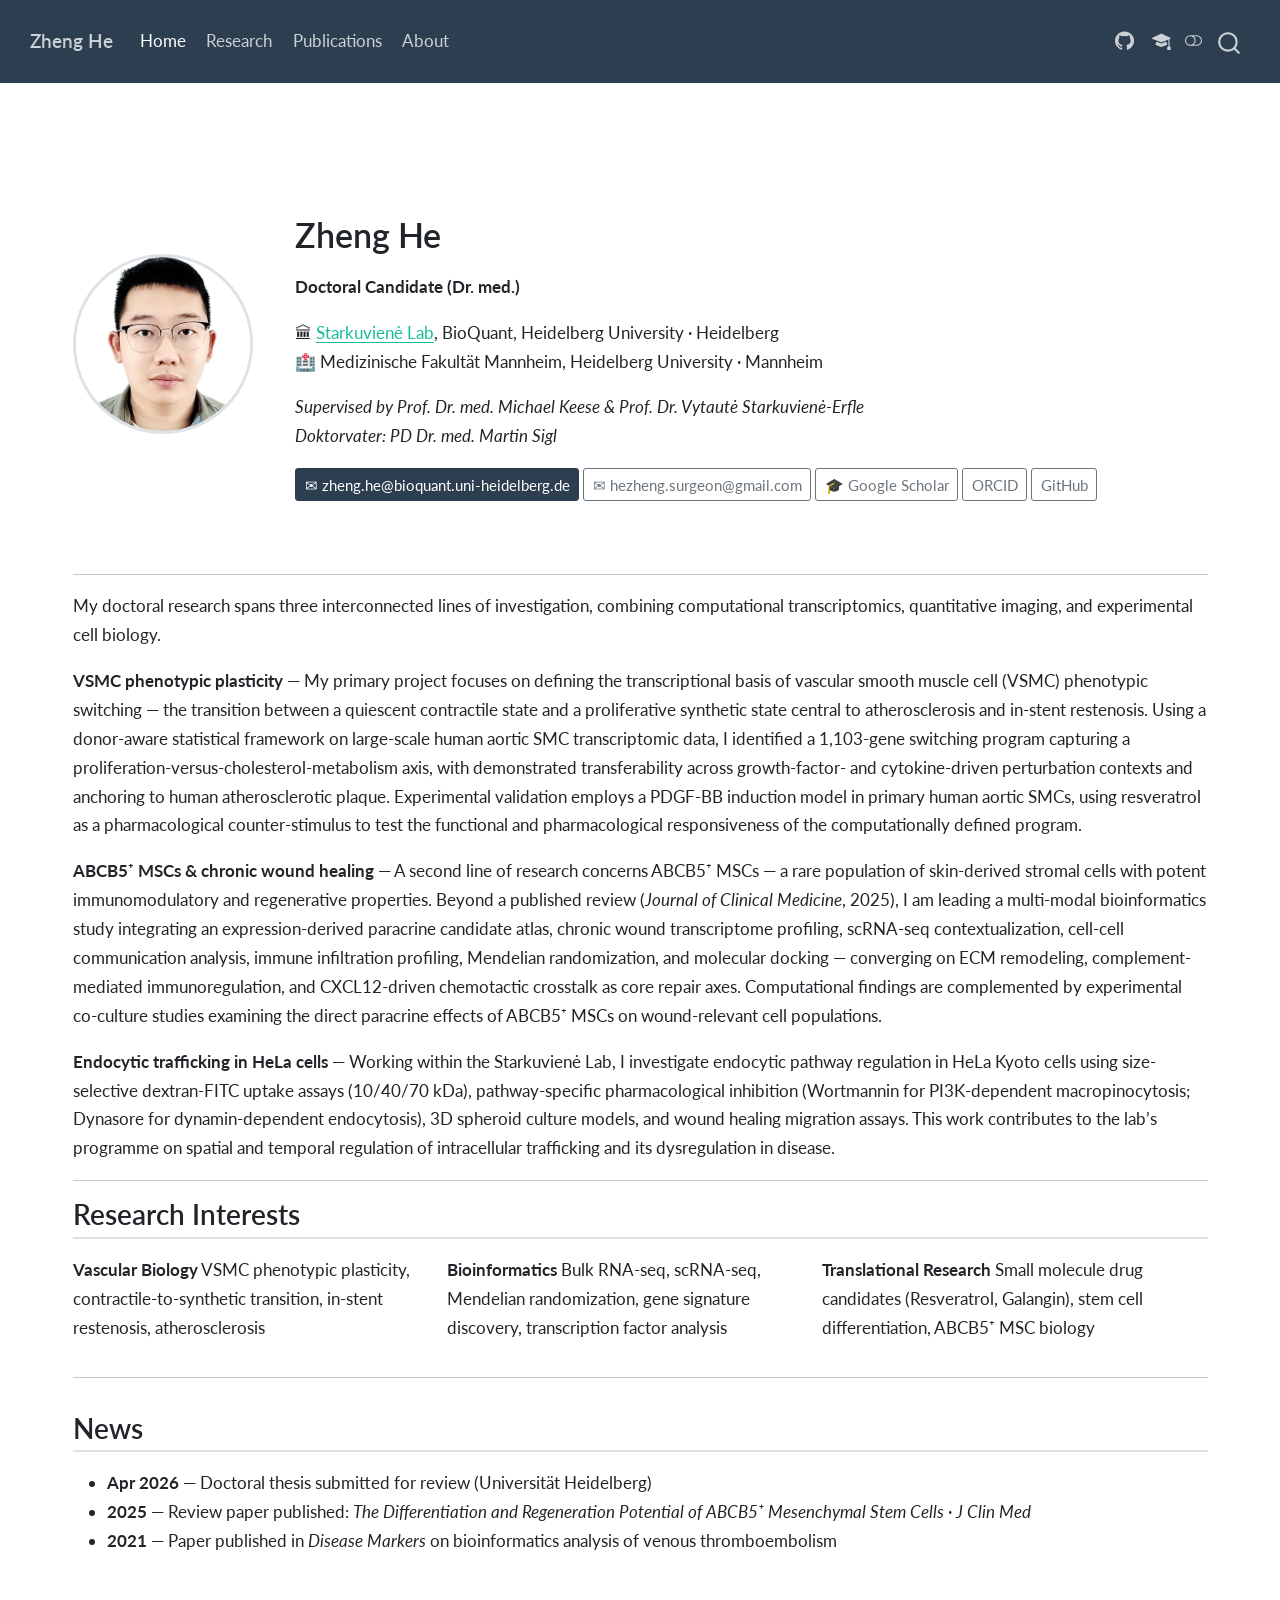
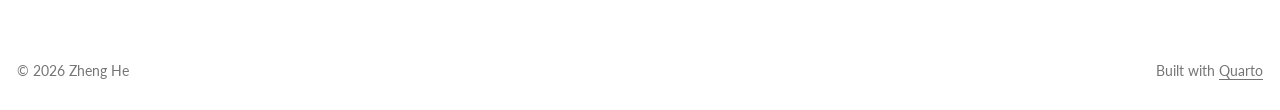
==== commit 3bb24dcc: "deploy: 5dbe068a67d0826e0d53a9f8c078368443668308" ====
--- a/index.html
+++ b/index.html
@@ -322,7 +322,7 @@
 <hr>
 <p>My doctoral research spans three interconnected lines of investigation, combining computational transcriptomics, quantitative imaging, and experimental cell biology.</p>
 <p><strong>VSMC phenotypic plasticity</strong> — My primary project focuses on defining the transcriptional basis of vascular smooth muscle cell (VSMC) phenotypic switching — the transition between a quiescent contractile state and a proliferative synthetic state central to atherosclerosis and in-stent restenosis. Using a donor-aware statistical framework on large-scale human aortic SMC transcriptomic data, I identified a 1,103-gene switching program capturing a proliferation-versus-cholesterol-metabolism axis, with demonstrated transferability across growth-factor- and cytokine-driven perturbation contexts and anchoring to human atherosclerotic plaque. Experimental validation employs a PDGF-BB induction model in primary human aortic SMCs, using resveratrol as a pharmacological counter-stimulus to test the functional and pharmacological responsiveness of the computationally defined program.</p>
-<p><strong>ABCB5⁺ MSCs &amp; chronic wound healing</strong> — A second line of research concerns ABCB5⁺ MSCs — a rare population of skin-derived stromal cells with potent immunomodulatory and regenerative properties. Beyond a published review (<em>Journal of Clinical Medicine</em>, 2025), I am leading a multi-modal bioinformatics study integrating an expression-derived paracrine candidate atlas, chronic wound transcriptome profiling, scRNA-seq contextualization, cell-cell communication analysis, immune infiltration profiling, Mendelian randomization, and molecular docking — converging on ECM remodeling, complement-mediated immunoregulation, and CXCL12-driven chemotactic crosstalk as core repair axes. The manuscript is under final preparation for submission.</p>
+<p><strong>ABCB5⁺ MSCs &amp; chronic wound healing</strong> — A second line of research concerns ABCB5⁺ MSCs — a rare population of skin-derived stromal cells with potent immunomodulatory and regenerative properties. Beyond a published review (<em>Journal of Clinical Medicine</em>, 2025), I am leading a multi-modal bioinformatics study integrating an expression-derived paracrine candidate atlas, chronic wound transcriptome profiling, scRNA-seq contextualization, cell-cell communication analysis, immune infiltration profiling, Mendelian randomization, and molecular docking — converging on ECM remodeling, complement-mediated immunoregulation, and CXCL12-driven chemotactic crosstalk as core repair axes. Computational findings are complemented by experimental co-culture studies examining the direct paracrine effects of ABCB5⁺ MSCs on wound-relevant cell populations.</p>
 <p><strong>Endocytic trafficking in HeLa cells</strong> — Working within the Starkuvienė Lab, I investigate endocytic pathway regulation in HeLa Kyoto cells using size-selective dextran-FITC uptake assays (10/40/70 kDa), pathway-specific pharmacological inhibition (Wortmannin for PI3K-dependent macropinocytosis; Dynasore for dynamin-dependent endocytosis), 3D spheroid culture models, and wound healing migration assays. This work contributes to the lab’s programme on spatial and temporal regulation of intracellular trafficking and its dysregulation in disease.</p>
 <hr>
 <section id="research-interests" class="level2">
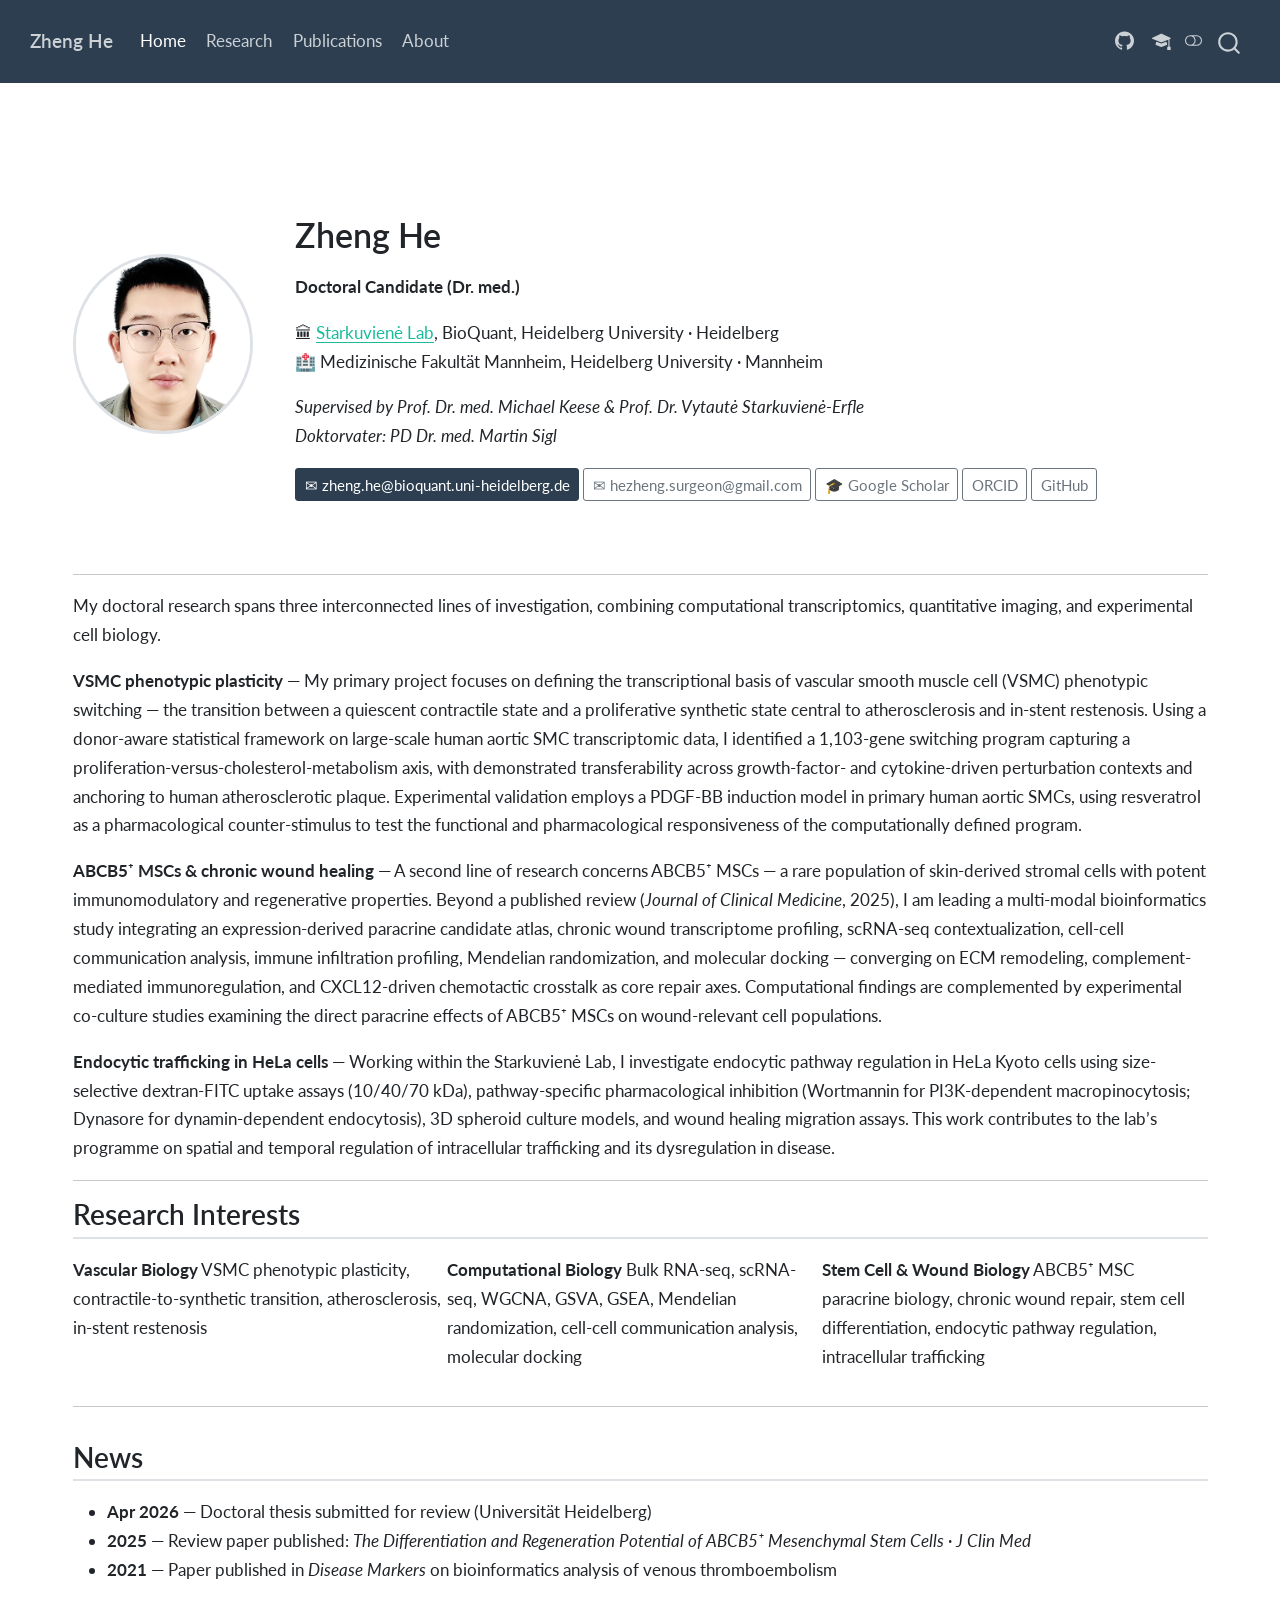
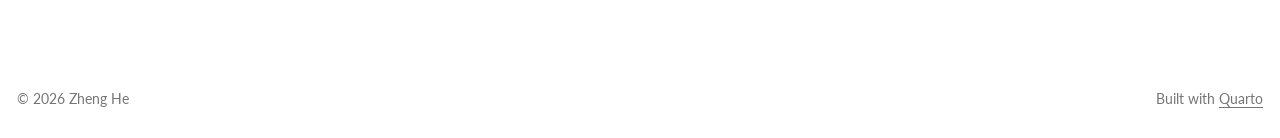
==== commit 29b226c6: "deploy: 47298ace97a5dd0d85b3d79a772c265a4c935623" ====
--- a/index.html
+++ b/index.html
@@ -329,11 +329,11 @@
 <h2 class="anchored" data-anchor-id="research-interests">Research Interests</h2>
 <div class="columns">
 <div class="column" style="width:33%;">
-<p><strong>Vascular Biology</strong> VSMC phenotypic plasticity, contractile-to-synthetic transition, in-stent restenosis, atherosclerosis</p>
+<p><strong>Vascular Biology</strong> VSMC phenotypic plasticity, contractile-to-synthetic transition, atherosclerosis, in-stent restenosis</p>
 </div><div class="column" style="width:33%;">
-<p><strong>Bioinformatics</strong> Bulk RNA-seq, scRNA-seq, Mendelian randomization, gene signature discovery, transcription factor analysis</p>
+<p><strong>Computational Biology</strong> Bulk RNA-seq, scRNA-seq, WGCNA, GSVA, GSEA, Mendelian randomization, cell-cell communication analysis, molecular docking</p>
 </div><div class="column" style="width:33%;">
-<p><strong>Translational Research</strong> Small molecule drug candidates (Resveratrol, Galangin), stem cell differentiation, ABCB5⁺ MSC biology</p>
+<p><strong>Stem Cell &amp; Wound Biology</strong> ABCB5⁺ MSC paracrine biology, chronic wound repair, stem cell differentiation, endocytic pathway regulation, intracellular trafficking</p>
 </div>
 </div>
 <hr>
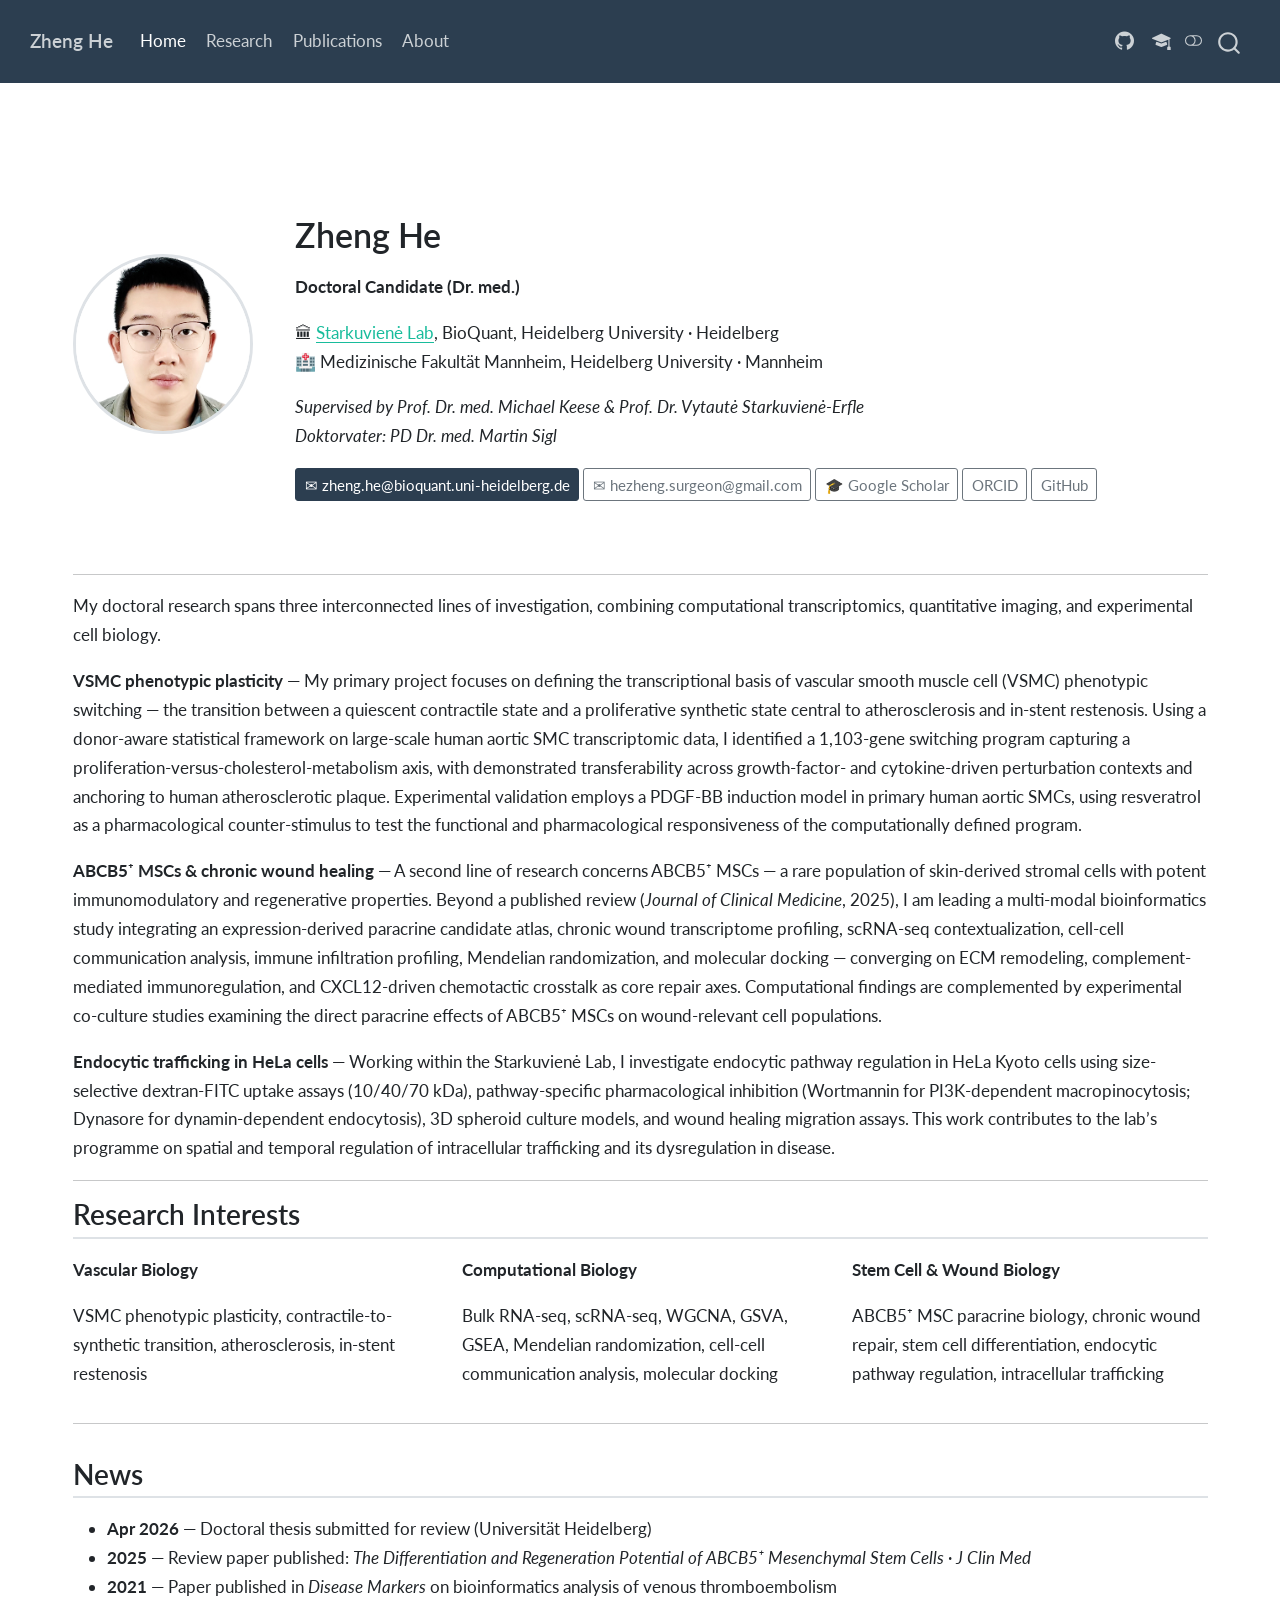
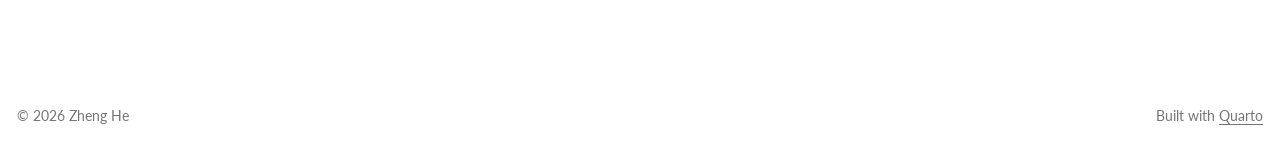
==== commit c6291b20: "deploy: 3496dee6b910f8486b90d23c1dcadec44c4b1519" ====
--- a/index.html
+++ b/index.html
@@ -45,9 +45,9 @@
 <link href="site_libs/quarto-html/quarto-syntax-highlighting-845c23b38eaddc0f92fda52bfe77a8c8.css" rel="stylesheet" class="quarto-color-scheme-extra" id="quarto-text-highlighting-styles">
 <script src="site_libs/bootstrap/bootstrap.min.js"></script>
 <link href="site_libs/bootstrap/bootstrap-icons.css" rel="stylesheet">
-<link href="site_libs/bootstrap/bootstrap-baf333abd407eb98d8b56c64a19f8930.min.css" rel="stylesheet" append-hash="true" class="quarto-color-scheme" id="quarto-bootstrap" data-mode="light">
-<link href="site_libs/bootstrap/bootstrap-dark-c9d21391a4140639dac49c26faef9edc.min.css" rel="stylesheet" append-hash="true" class="quarto-color-scheme quarto-color-alternate" id="quarto-bootstrap" data-mode="dark">
-<link href="site_libs/bootstrap/bootstrap-baf333abd407eb98d8b56c64a19f8930.min.css" rel="stylesheet" append-hash="true" class="quarto-color-scheme-extra" id="quarto-bootstrap" data-mode="light">
+<link href="site_libs/bootstrap/bootstrap-f7919f14b89ae9a431cba0b331f0b52b.min.css" rel="stylesheet" append-hash="true" class="quarto-color-scheme" id="quarto-bootstrap" data-mode="light">
+<link href="site_libs/bootstrap/bootstrap-dark-e6ec55d50a8571276e9da61ff62941ed.min.css" rel="stylesheet" append-hash="true" class="quarto-color-scheme quarto-color-alternate" id="quarto-bootstrap" data-mode="dark">
+<link href="site_libs/bootstrap/bootstrap-f7919f14b89ae9a431cba0b331f0b52b.min.css" rel="stylesheet" append-hash="true" class="quarto-color-scheme-extra" id="quarto-bootstrap" data-mode="light">
 <script id="quarto-search-options" type="application/json">{
   "location": "navbar",
   "copy-button": false,
@@ -327,13 +327,18 @@
 <hr>
 <section id="research-interests" class="level2">
 <h2 class="anchored" data-anchor-id="research-interests">Research Interests</h2>
-<div class="columns">
-<div class="column" style="width:33%;">
-<p><strong>Vascular Biology</strong> VSMC phenotypic plasticity, contractile-to-synthetic transition, atherosclerosis, in-stent restenosis</p>
-</div><div class="column" style="width:33%;">
-<p><strong>Computational Biology</strong> Bulk RNA-seq, scRNA-seq, WGCNA, GSVA, GSEA, Mendelian randomization, cell-cell communication analysis, molecular docking</p>
-</div><div class="column" style="width:33%;">
-<p><strong>Stem Cell &amp; Wound Biology</strong> ABCB5⁺ MSC paracrine biology, chronic wound repair, stem cell differentiation, endocytic pathway regulation, intracellular trafficking</p>
+<div style="display: flex; gap: 2rem; flex-wrap: wrap; margin-top: 1rem;">
+<div style="flex: 1; min-width: 200px;">
+<p><strong>Vascular Biology</strong></p>
+<p>VSMC phenotypic plasticity, contractile-to-synthetic transition, atherosclerosis, in-stent restenosis</p>
+</div>
+<div style="flex: 1; min-width: 200px;">
+<p><strong>Computational Biology</strong></p>
+<p>Bulk RNA-seq, scRNA-seq, WGCNA, GSVA, GSEA, Mendelian randomization, cell-cell communication analysis, molecular docking</p>
+</div>
+<div style="flex: 1; min-width: 200px;">
+<p><strong>Stem Cell &amp; Wound Biology</strong></p>
+<p>ABCB5⁺ MSC paracrine biology, chronic wound repair, stem cell differentiation, endocytic pathway regulation, intracellular trafficking</p>
 </div>
 </div>
 <hr>
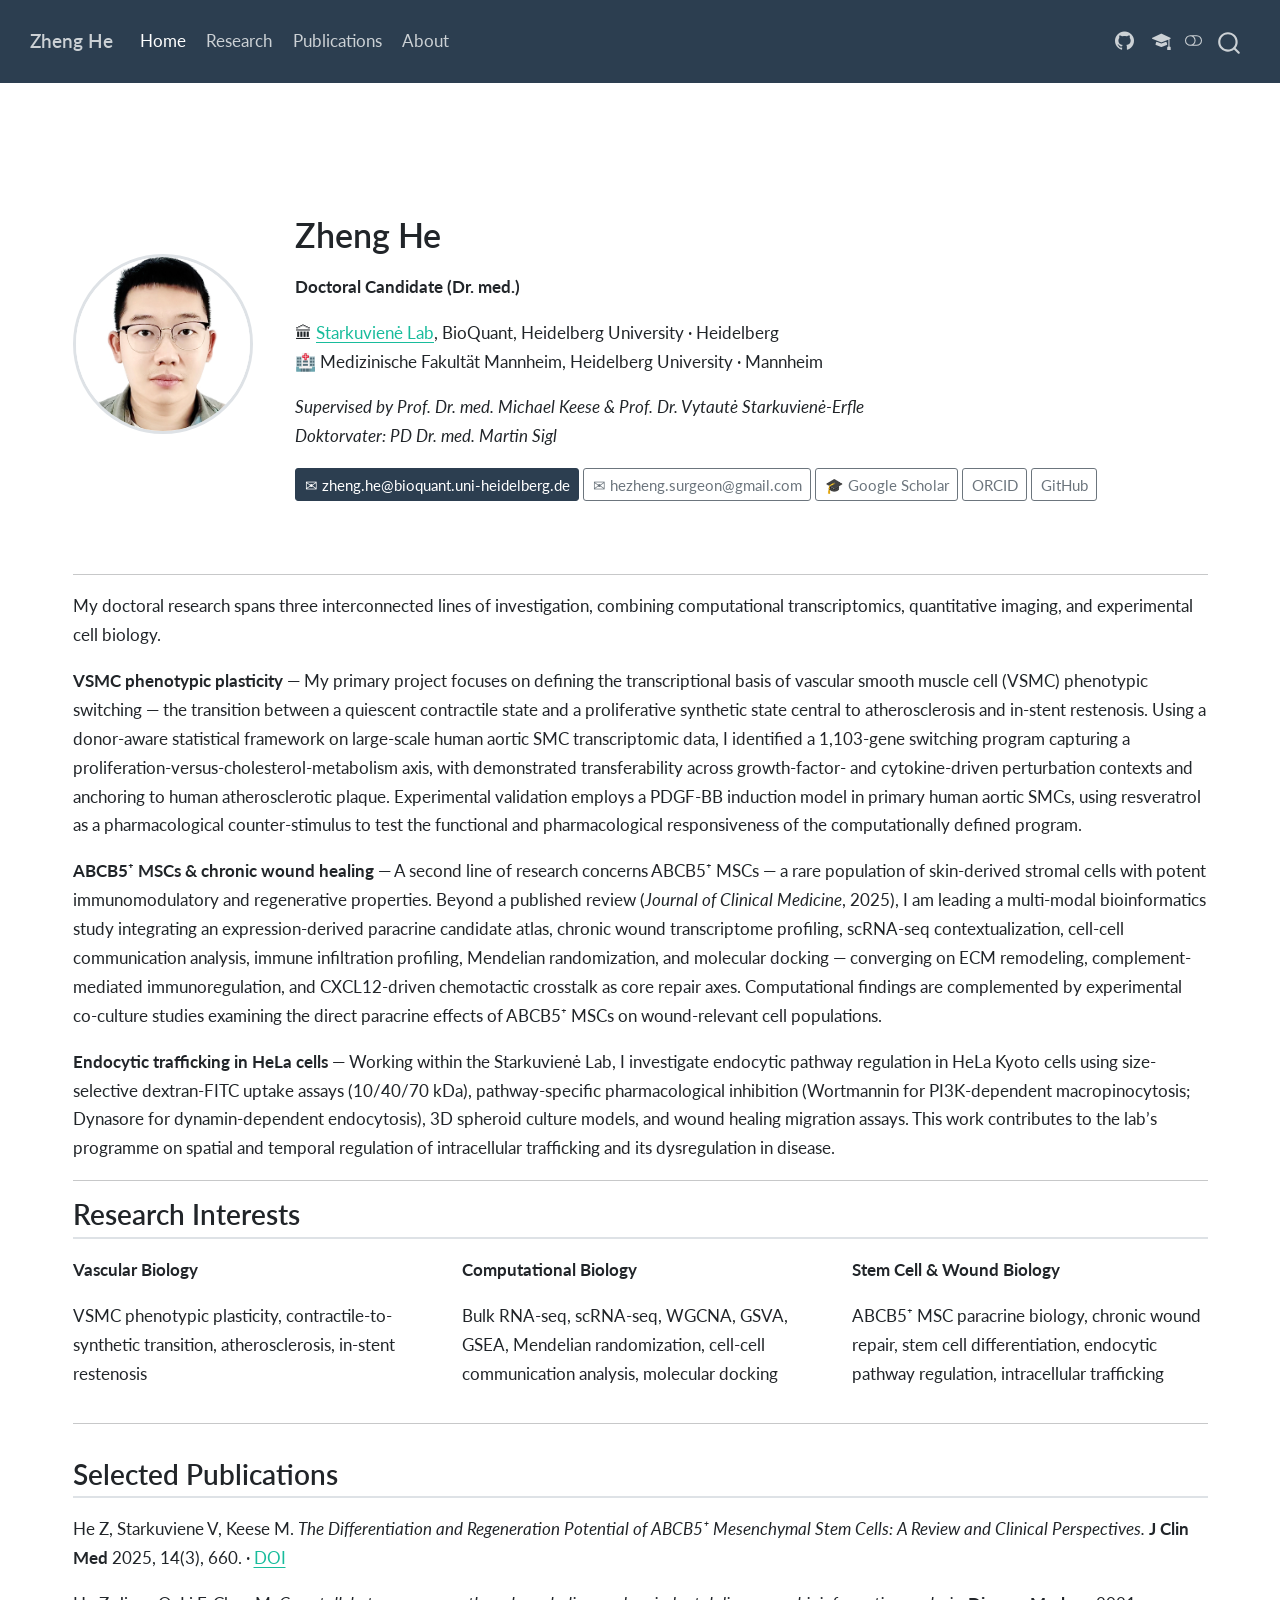
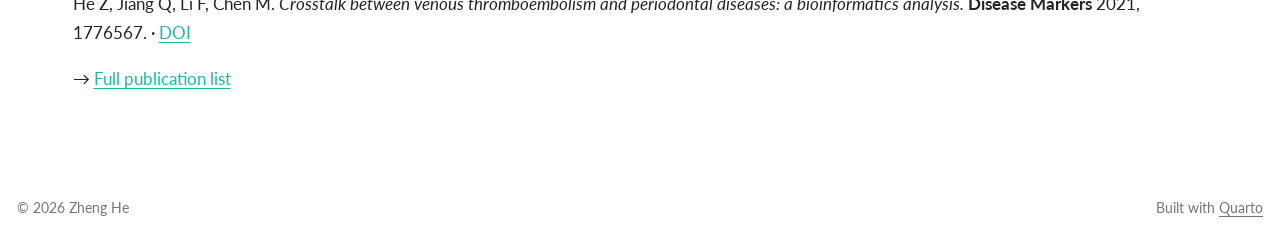
==== commit 578687e7: "deploy: d33e7aa3c0372218ac3f3983522448eb6831ec74" ====
--- a/index.html
+++ b/index.html
@@ -343,13 +343,11 @@
 </div>
 <hr>
 </section>
-<section id="news" class="level2">
-<h2 class="anchored" data-anchor-id="news">News</h2>
-<ul>
-<li><strong>Apr 2026</strong> — Doctoral thesis submitted for review (Universität Heidelberg)</li>
-<li><strong>2025</strong> — Review paper published: <em>The Differentiation and Regeneration Potential of ABCB5⁺ Mesenchymal Stem Cells</em> · <em>J Clin Med</em></li>
-<li><strong>2021</strong> — Paper published in <em>Disease Markers</em> on bioinformatics analysis of venous thromboembolism</li>
-</ul>
+<section id="selected-publications" class="level2">
+<h2 class="anchored" data-anchor-id="selected-publications">Selected Publications</h2>
+<p>He Z, Starkuviene V, Keese M. <em>The Differentiation and Regeneration Potential of ABCB5⁺ Mesenchymal Stem Cells: A Review and Clinical Perspectives.</em> <strong>J Clin Med</strong> 2025, 14(3), 660. · <a href="https://doi.org/10.3390/jcm14030660">DOI</a></p>
+<p>He Z, Jiang Q, Li F, Chen M. <em>Crosstalk between venous thromboembolism and periodontal diseases: a bioinformatics analysis.</em> <strong>Disease Markers</strong> 2021, 1776567. · <a href="https://doi.org/10.1155/2021/1776567">DOI</a></p>
+<p>→ <a href="./publications.html">Full publication list</a></p>
 
 
 </section>
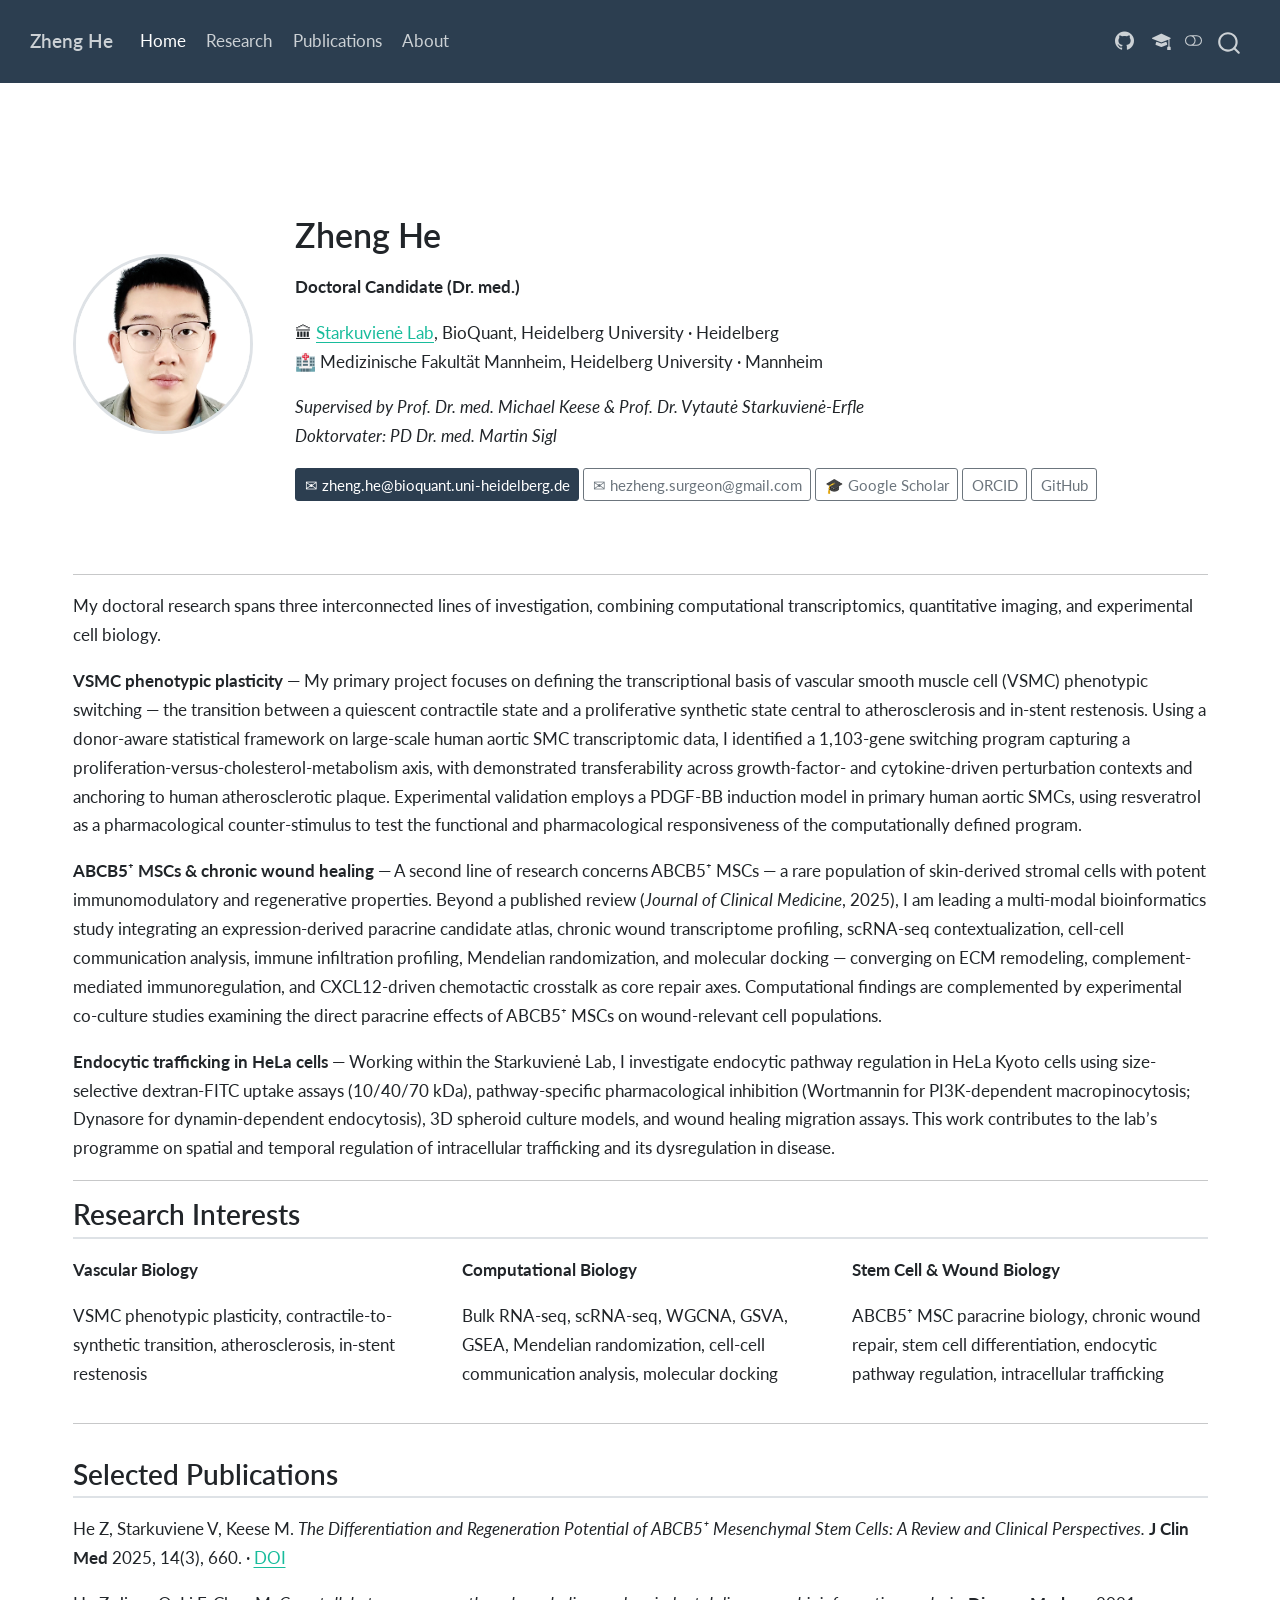
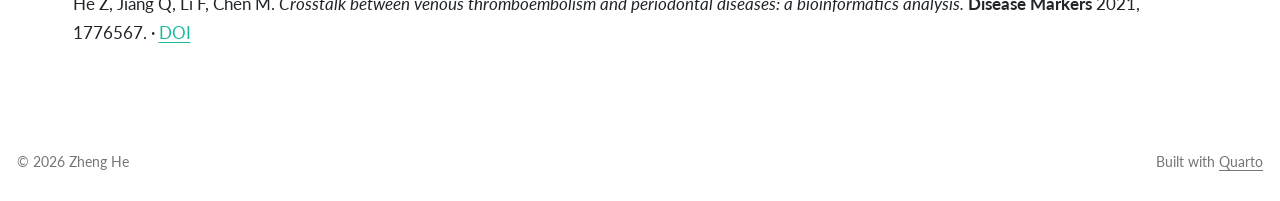
==== commit ab6aac55: "deploy: 29d8693d3f8c39c83ff31f5b32881a8f7c38b3cb" ====
--- a/index.html
+++ b/index.html
@@ -45,9 +45,9 @@
 <link href="site_libs/quarto-html/quarto-syntax-highlighting-845c23b38eaddc0f92fda52bfe77a8c8.css" rel="stylesheet" class="quarto-color-scheme-extra" id="quarto-text-highlighting-styles">
 <script src="site_libs/bootstrap/bootstrap.min.js"></script>
 <link href="site_libs/bootstrap/bootstrap-icons.css" rel="stylesheet">
-<link href="site_libs/bootstrap/bootstrap-f7919f14b89ae9a431cba0b331f0b52b.min.css" rel="stylesheet" append-hash="true" class="quarto-color-scheme" id="quarto-bootstrap" data-mode="light">
-<link href="site_libs/bootstrap/bootstrap-dark-e6ec55d50a8571276e9da61ff62941ed.min.css" rel="stylesheet" append-hash="true" class="quarto-color-scheme quarto-color-alternate" id="quarto-bootstrap" data-mode="dark">
-<link href="site_libs/bootstrap/bootstrap-f7919f14b89ae9a431cba0b331f0b52b.min.css" rel="stylesheet" append-hash="true" class="quarto-color-scheme-extra" id="quarto-bootstrap" data-mode="light">
+<link href="site_libs/bootstrap/bootstrap-baf333abd407eb98d8b56c64a19f8930.min.css" rel="stylesheet" append-hash="true" class="quarto-color-scheme" id="quarto-bootstrap" data-mode="light">
+<link href="site_libs/bootstrap/bootstrap-dark-c9d21391a4140639dac49c26faef9edc.min.css" rel="stylesheet" append-hash="true" class="quarto-color-scheme quarto-color-alternate" id="quarto-bootstrap" data-mode="dark">
+<link href="site_libs/bootstrap/bootstrap-baf333abd407eb98d8b56c64a19f8930.min.css" rel="stylesheet" append-hash="true" class="quarto-color-scheme-extra" id="quarto-bootstrap" data-mode="light">
 <script id="quarto-search-options" type="application/json">{
   "location": "navbar",
   "copy-button": false,
@@ -347,7 +347,6 @@
 <h2 class="anchored" data-anchor-id="selected-publications">Selected Publications</h2>
 <p>He Z, Starkuviene V, Keese M. <em>The Differentiation and Regeneration Potential of ABCB5⁺ Mesenchymal Stem Cells: A Review and Clinical Perspectives.</em> <strong>J Clin Med</strong> 2025, 14(3), 660. · <a href="https://doi.org/10.3390/jcm14030660">DOI</a></p>
 <p>He Z, Jiang Q, Li F, Chen M. <em>Crosstalk between venous thromboembolism and periodontal diseases: a bioinformatics analysis.</em> <strong>Disease Markers</strong> 2021, 1776567. · <a href="https://doi.org/10.1155/2021/1776567">DOI</a></p>
-<p>→ <a href="./publications.html">Full publication list</a></p>
 
 
 </section>
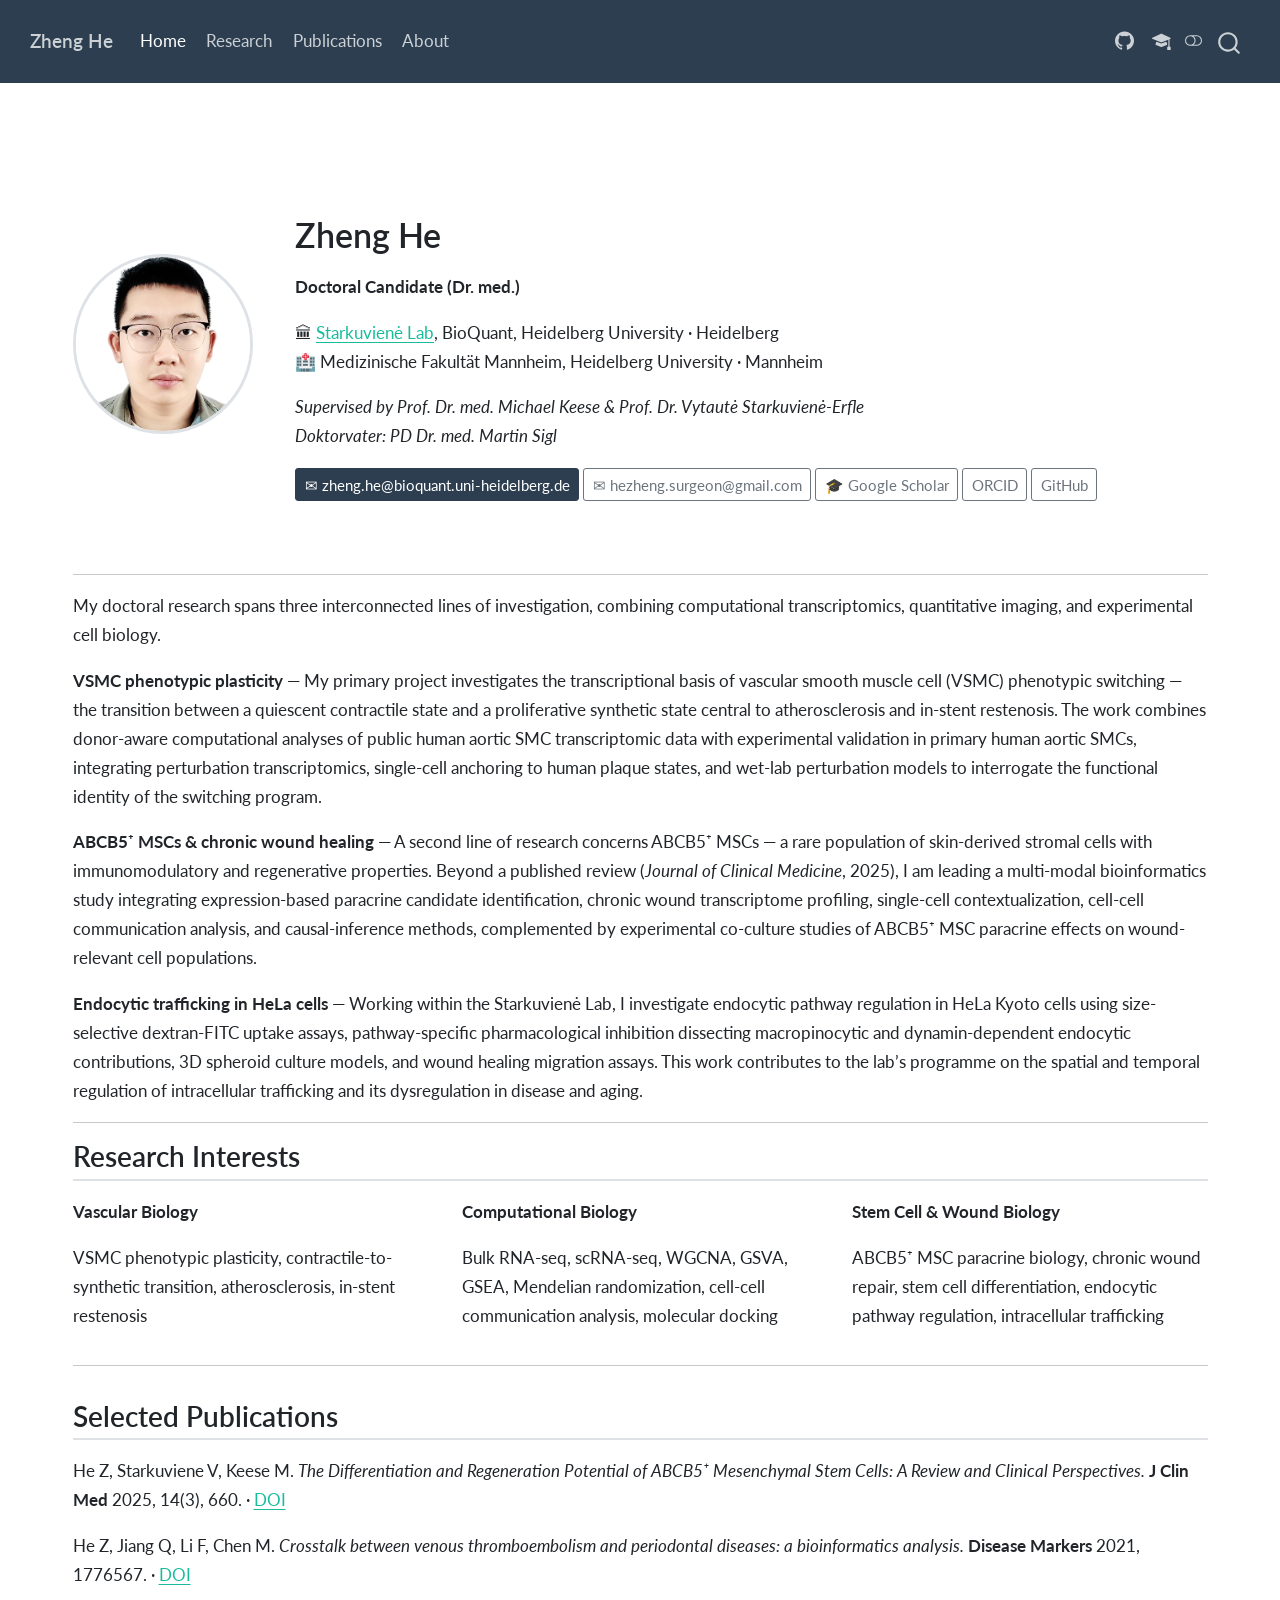
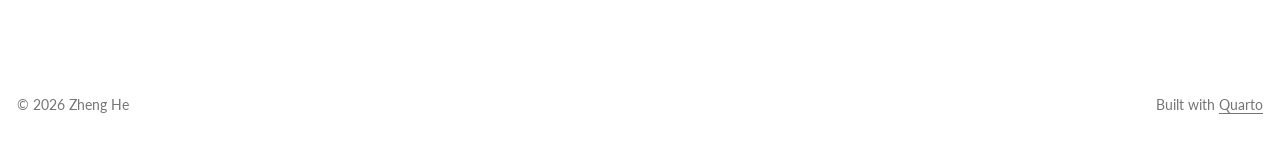
==== commit aa43d9cc: "deploy: 28228e364396413eee5557bd4d8458d1c4422f8a" ====
--- a/index.html
+++ b/index.html
@@ -2,7 +2,7 @@
 <html xmlns="http://www.w3.org/1999/xhtml" lang="en" xml:lang="en"><head>
 
 <meta charset="utf-8">
-<meta name="generator" content="quarto-1.9.36">
+<meta name="generator" content="quarto-1.9.37">
 
 <meta name="viewport" content="width=device-width, initial-scale=1.0, user-scalable=yes">
 
@@ -40,14 +40,14 @@
 <script src="site_libs/quarto-html/tippy.umd.min.js"></script>
 <script src="site_libs/quarto-html/anchor.min.js"></script>
 <link href="site_libs/quarto-html/tippy.css" rel="stylesheet">
-<link href="site_libs/quarto-html/quarto-syntax-highlighting-845c23b38eaddc0f92fda52bfe77a8c8.css" rel="stylesheet" class="quarto-color-scheme" id="quarto-text-highlighting-styles">
-<link href="site_libs/quarto-html/quarto-syntax-highlighting-dark-f418161beb48e0141c760e455f12af2c.css" rel="stylesheet" class="quarto-color-scheme quarto-color-alternate" id="quarto-text-highlighting-styles">
-<link href="site_libs/quarto-html/quarto-syntax-highlighting-845c23b38eaddc0f92fda52bfe77a8c8.css" rel="stylesheet" class="quarto-color-scheme-extra" id="quarto-text-highlighting-styles">
+<link href="site_libs/quarto-html/quarto-syntax-highlighting-7f8f88aac4f3542376d5c11b86a4c14d.css" rel="stylesheet" class="quarto-color-scheme" id="quarto-text-highlighting-styles">
+<link href="site_libs/quarto-html/quarto-syntax-highlighting-dark-d0ae9245876894da5ac7e18953ecc5cc.css" rel="stylesheet" class="quarto-color-scheme quarto-color-alternate" id="quarto-text-highlighting-styles">
+<link href="site_libs/quarto-html/quarto-syntax-highlighting-7f8f88aac4f3542376d5c11b86a4c14d.css" rel="stylesheet" class="quarto-color-scheme-extra" id="quarto-text-highlighting-styles">
 <script src="site_libs/bootstrap/bootstrap.min.js"></script>
 <link href="site_libs/bootstrap/bootstrap-icons.css" rel="stylesheet">
-<link href="site_libs/bootstrap/bootstrap-baf333abd407eb98d8b56c64a19f8930.min.css" rel="stylesheet" append-hash="true" class="quarto-color-scheme" id="quarto-bootstrap" data-mode="light">
-<link href="site_libs/bootstrap/bootstrap-dark-c9d21391a4140639dac49c26faef9edc.min.css" rel="stylesheet" append-hash="true" class="quarto-color-scheme quarto-color-alternate" id="quarto-bootstrap" data-mode="dark">
-<link href="site_libs/bootstrap/bootstrap-baf333abd407eb98d8b56c64a19f8930.min.css" rel="stylesheet" append-hash="true" class="quarto-color-scheme-extra" id="quarto-bootstrap" data-mode="light">
+<link href="site_libs/bootstrap/bootstrap-f7919f14b89ae9a431cba0b331f0b52b.min.css" rel="stylesheet" append-hash="true" class="quarto-color-scheme" id="quarto-bootstrap" data-mode="light">
+<link href="site_libs/bootstrap/bootstrap-dark-e6ec55d50a8571276e9da61ff62941ed.min.css" rel="stylesheet" append-hash="true" class="quarto-color-scheme quarto-color-alternate" id="quarto-bootstrap" data-mode="dark">
+<link href="site_libs/bootstrap/bootstrap-f7919f14b89ae9a431cba0b331f0b52b.min.css" rel="stylesheet" append-hash="true" class="quarto-color-scheme-extra" id="quarto-bootstrap" data-mode="light">
 <script id="quarto-search-options" type="application/json">{
   "location": "navbar",
   "copy-button": false,
@@ -321,9 +321,9 @@
 </div>
 <hr>
 <p>My doctoral research spans three interconnected lines of investigation, combining computational transcriptomics, quantitative imaging, and experimental cell biology.</p>
-<p><strong>VSMC phenotypic plasticity</strong> — My primary project focuses on defining the transcriptional basis of vascular smooth muscle cell (VSMC) phenotypic switching — the transition between a quiescent contractile state and a proliferative synthetic state central to atherosclerosis and in-stent restenosis. Using a donor-aware statistical framework on large-scale human aortic SMC transcriptomic data, I identified a 1,103-gene switching program capturing a proliferation-versus-cholesterol-metabolism axis, with demonstrated transferability across growth-factor- and cytokine-driven perturbation contexts and anchoring to human atherosclerotic plaque. Experimental validation employs a PDGF-BB induction model in primary human aortic SMCs, using resveratrol as a pharmacological counter-stimulus to test the functional and pharmacological responsiveness of the computationally defined program.</p>
-<p><strong>ABCB5⁺ MSCs &amp; chronic wound healing</strong> — A second line of research concerns ABCB5⁺ MSCs — a rare population of skin-derived stromal cells with potent immunomodulatory and regenerative properties. Beyond a published review (<em>Journal of Clinical Medicine</em>, 2025), I am leading a multi-modal bioinformatics study integrating an expression-derived paracrine candidate atlas, chronic wound transcriptome profiling, scRNA-seq contextualization, cell-cell communication analysis, immune infiltration profiling, Mendelian randomization, and molecular docking — converging on ECM remodeling, complement-mediated immunoregulation, and CXCL12-driven chemotactic crosstalk as core repair axes. Computational findings are complemented by experimental co-culture studies examining the direct paracrine effects of ABCB5⁺ MSCs on wound-relevant cell populations.</p>
-<p><strong>Endocytic trafficking in HeLa cells</strong> — Working within the Starkuvienė Lab, I investigate endocytic pathway regulation in HeLa Kyoto cells using size-selective dextran-FITC uptake assays (10/40/70 kDa), pathway-specific pharmacological inhibition (Wortmannin for PI3K-dependent macropinocytosis; Dynasore for dynamin-dependent endocytosis), 3D spheroid culture models, and wound healing migration assays. This work contributes to the lab’s programme on spatial and temporal regulation of intracellular trafficking and its dysregulation in disease.</p>
+<p><strong>VSMC phenotypic plasticity</strong> — My primary project investigates the transcriptional basis of vascular smooth muscle cell (VSMC) phenotypic switching — the transition between a quiescent contractile state and a proliferative synthetic state central to atherosclerosis and in-stent restenosis. The work combines donor-aware computational analyses of public human aortic SMC transcriptomic data with experimental validation in primary human aortic SMCs, integrating perturbation transcriptomics, single-cell anchoring to human plaque states, and wet-lab perturbation models to interrogate the functional identity of the switching program.</p>
+<p><strong>ABCB5⁺ MSCs &amp; chronic wound healing</strong> — A second line of research concerns ABCB5⁺ MSCs — a rare population of skin-derived stromal cells with immunomodulatory and regenerative properties. Beyond a published review (<em>Journal of Clinical Medicine</em>, 2025), I am leading a multi-modal bioinformatics study integrating expression-based paracrine candidate identification, chronic wound transcriptome profiling, single-cell contextualization, cell-cell communication analysis, and causal-inference methods, complemented by experimental co-culture studies of ABCB5⁺ MSC paracrine effects on wound-relevant cell populations.</p>
+<p><strong>Endocytic trafficking in HeLa cells</strong> — Working within the Starkuvienė Lab, I investigate endocytic pathway regulation in HeLa Kyoto cells using size-selective dextran-FITC uptake assays, pathway-specific pharmacological inhibition dissecting macropinocytic and dynamin-dependent endocytic contributions, 3D spheroid culture models, and wound healing migration assays. This work contributes to the lab’s programme on the spatial and temporal regulation of intracellular trafficking and its dysregulation in disease and aging.</p>
 <hr>
 <section id="research-interests" class="level2">
 <h2 class="anchored" data-anchor-id="research-interests">Research Interests</h2>
--- a/site_libs/quarto-html/quarto-syntax-highlighting-7f8f88aac4f3542376d5c11b86a4c14d.css
+++ b/site_libs/quarto-html/quarto-syntax-highlighting-7f8f88aac4f3542376d5c11b86a4c14d.css
@@ -0,0 +1,236 @@
+/* quarto syntax highlight colors */
+:root {
+  --quarto-hl-ot-color: #003B4F;
+  --quarto-hl-at-color: #657422;
+  --quarto-hl-ss-color: #20794D;
+  --quarto-hl-an-color: #5E5E5E;
+  --quarto-hl-fu-color: #4758AB;
+  --quarto-hl-st-color: #20794D;
+  --quarto-hl-cf-color: #003B4F;
+  --quarto-hl-op-color: #5E5E5E;
+  --quarto-hl-er-color: #AD0000;
+  --quarto-hl-bn-color: #AD0000;
+  --quarto-hl-al-color: #AD0000;
+  --quarto-hl-va-color: #111111;
+  --quarto-hl-bu-color: inherit;
+  --quarto-hl-ex-color: inherit;
+  --quarto-hl-pp-color: #AD0000;
+  --quarto-hl-in-color: #5E5E5E;
+  --quarto-hl-vs-color: #20794D;
+  --quarto-hl-wa-color: #5E5E5E;
+  --quarto-hl-do-color: #5E5E5E;
+  --quarto-hl-im-color: #00769E;
+  --quarto-hl-ch-color: #20794D;
+  --quarto-hl-dt-color: #AD0000;
+  --quarto-hl-fl-color: #AD0000;
+  --quarto-hl-co-color: #5E5E5E;
+  --quarto-hl-cv-color: #5E5E5E;
+  --quarto-hl-cn-color: #8f5902;
+  --quarto-hl-sc-color: #5E5E5E;
+  --quarto-hl-dv-color: #AD0000;
+  --quarto-hl-kw-color: #003B4F;
+}
+
+/* other quarto variables */
+:root {
+  --quarto-font-monospace: SFMono-Regular, Menlo, Monaco, Consolas, "Liberation Mono", "Courier New", monospace;
+}
+
+/* syntax highlight based on Pandoc's rules */
+pre > code.sourceCode > span {
+  color: #003B4F;
+}
+
+code.sourceCode > span {
+  color: #003B4F;
+}
+
+div.sourceCode,
+div.sourceCode pre.sourceCode {
+  color: #003B4F;
+}
+
+/* Normal */
+code span {
+  color: #003B4F;
+}
+
+/* Alert */
+code span.al {
+  color: #AD0000;
+  font-style: inherit;
+}
+
+/* Annotation */
+code span.an {
+  color: #5E5E5E;
+  font-style: inherit;
+}
+
+/* Attribute */
+code span.at {
+  color: #657422;
+  font-style: inherit;
+}
+
+/* BaseN */
+code span.bn {
+  color: #AD0000;
+  font-style: inherit;
+}
+
+/* BuiltIn */
+code span.bu {
+  font-style: inherit;
+}
+
+/* ControlFlow */
+code span.cf {
+  color: #003B4F;
+  font-weight: bold;
+  font-style: inherit;
+}
+
+/* Char */
+code span.ch {
+  color: #20794D;
+  font-style: inherit;
+}
+
+/* Constant */
+code span.cn {
+  color: #8f5902;
+  font-style: inherit;
+}
+
+/* Comment */
+code span.co {
+  color: #5E5E5E;
+  font-style: inherit;
+}
+
+/* CommentVar */
+code span.cv {
+  color: #5E5E5E;
+  font-style: italic;
+}
+
+/* Documentation */
+code span.do {
+  color: #5E5E5E;
+  font-style: italic;
+}
+
+/* DataType */
+code span.dt {
+  color: #AD0000;
+  font-style: inherit;
+}
+
+/* DecVal */
+code span.dv {
+  color: #AD0000;
+  font-style: inherit;
+}
+
+/* Error */
+code span.er {
+  color: #AD0000;
+  font-style: inherit;
+}
+
+/* Extension */
+code span.ex {
+  font-style: inherit;
+}
+
+/* Float */
+code span.fl {
+  color: #AD0000;
+  font-style: inherit;
+}
+
+/* Function */
+code span.fu {
+  color: #4758AB;
+  font-style: inherit;
+}
+
+/* Import */
+code span.im {
+  color: #00769E;
+  font-style: inherit;
+}
+
+/* Information */
+code span.in {
+  color: #5E5E5E;
+  font-style: inherit;
+}
+
+/* Keyword */
+code span.kw {
+  color: #003B4F;
+  font-weight: bold;
+  font-style: inherit;
+}
+
+/* Operator */
+code span.op {
+  color: #5E5E5E;
+  font-style: inherit;
+}
+
+/* Other */
+code span.ot {
+  color: #003B4F;
+  font-style: inherit;
+}
+
+/* Preprocessor */
+code span.pp {
+  color: #AD0000;
+  font-style: inherit;
+}
+
+/* SpecialChar */
+code span.sc {
+  color: #5E5E5E;
+  font-style: inherit;
+}
+
+/* SpecialString */
+code span.ss {
+  color: #20794D;
+  font-style: inherit;
+}
+
+/* String */
+code span.st {
+  color: #20794D;
+  font-style: inherit;
+}
+
+/* Variable */
+code span.va {
+  color: #111111;
+  font-style: inherit;
+}
+
+/* VerbatimString */
+code span.vs {
+  color: #20794D;
+  font-style: inherit;
+}
+
+/* Warning */
+code span.wa {
+  color: #5E5E5E;
+  font-style: italic;
+}
+
+.prevent-inlining {
+  content: "</";
+}
+
+/*# sourceMappingURL=789ad8cd35626ba772517505b42a116e.css.map */
--- a/site_libs/quarto-html/quarto-syntax-highlighting-dark-d0ae9245876894da5ac7e18953ecc5cc.css
+++ b/site_libs/quarto-html/quarto-syntax-highlighting-dark-d0ae9245876894da5ac7e18953ecc5cc.css
@@ -0,0 +1,219 @@
+/* quarto syntax highlight colors */
+:root {
+  --quarto-hl-al-color: #f07178;
+  --quarto-hl-an-color: #d4d0ab;
+  --quarto-hl-at-color: #00e0e0;
+  --quarto-hl-bn-color: #d4d0ab;
+  --quarto-hl-bu-color: #abe338;
+  --quarto-hl-ch-color: #abe338;
+  --quarto-hl-co-color: #f8f8f2;
+  --quarto-hl-cv-color: #ffd700;
+  --quarto-hl-cn-color: #ffd700;
+  --quarto-hl-cf-color: #ffa07a;
+  --quarto-hl-dt-color: #ffa07a;
+  --quarto-hl-dv-color: #d4d0ab;
+  --quarto-hl-do-color: #f8f8f2;
+  --quarto-hl-er-color: #f07178;
+  --quarto-hl-ex-color: #00e0e0;
+  --quarto-hl-fl-color: #d4d0ab;
+  --quarto-hl-fu-color: #ffa07a;
+  --quarto-hl-im-color: #abe338;
+  --quarto-hl-in-color: #d4d0ab;
+  --quarto-hl-kw-color: #ffa07a;
+  --quarto-hl-op-color: #ffa07a;
+  --quarto-hl-ot-color: #00e0e0;
+  --quarto-hl-pp-color: #dcc6e0;
+  --quarto-hl-re-color: #00e0e0;
+  --quarto-hl-sc-color: #abe338;
+  --quarto-hl-ss-color: #abe338;
+  --quarto-hl-st-color: #abe338;
+  --quarto-hl-va-color: #00e0e0;
+  --quarto-hl-vs-color: #abe338;
+  --quarto-hl-wa-color: #dcc6e0;
+}
+
+/* other quarto variables */
+:root {
+  --quarto-font-monospace: SFMono-Regular, Menlo, Monaco, Consolas, "Liberation Mono", "Courier New", monospace;
+}
+
+/* syntax highlight based on Pandoc's rules */
+pre > code.sourceCode > span {
+  color: #f8f8f2;
+}
+
+code.sourceCode > span {
+  color: #f8f8f2;
+}
+
+div.sourceCode,
+div.sourceCode pre.sourceCode {
+  color: #f8f8f2;
+}
+
+/* Normal */
+code span {
+  color: #f8f8f2;
+}
+
+/* Alert */
+code span.al {
+  color: #f07178;
+}
+
+/* Annotation */
+code span.an {
+  color: #d4d0ab;
+}
+
+/* Attribute */
+code span.at {
+  color: #00e0e0;
+}
+
+/* BaseN */
+code span.bn {
+  color: #d4d0ab;
+}
+
+/* BuiltIn */
+code span.bu {
+  color: #abe338;
+}
+
+/* ControlFlow */
+code span.cf {
+  font-weight: bold;
+  color: #ffa07a;
+}
+
+/* Char */
+code span.ch {
+  color: #abe338;
+}
+
+/* Constant */
+code span.cn {
+  color: #ffd700;
+}
+
+/* Comment */
+code span.co {
+  font-style: italic;
+  color: #f8f8f2;
+}
+
+/* CommentVar */
+code span.cv {
+  color: #ffd700;
+}
+
+/* Documentation */
+code span.do {
+  color: #f8f8f2;
+}
+
+/* DataType */
+code span.dt {
+  color: #ffa07a;
+}
+
+/* DecVal */
+code span.dv {
+  color: #d4d0ab;
+}
+
+/* Error */
+code span.er {
+  color: #f07178;
+  text-decoration: underline;
+}
+
+/* Extension */
+code span.ex {
+  font-weight: bold;
+  color: #00e0e0;
+}
+
+/* Float */
+code span.fl {
+  color: #d4d0ab;
+}
+
+/* Function */
+code span.fu {
+  color: #ffa07a;
+}
+
+/* Import */
+code span.im {
+  color: #abe338;
+}
+
+/* Information */
+code span.in {
+  color: #d4d0ab;
+}
+
+/* Keyword */
+code span.kw {
+  font-weight: bold;
+  color: #ffa07a;
+}
+
+/* Operator */
+code span.op {
+  color: #ffa07a;
+}
+
+/* Other */
+code span.ot {
+  color: #00e0e0;
+}
+
+/* Preprocessor */
+code span.pp {
+  color: #dcc6e0;
+}
+
+/* RegionMarker */
+code span.re {
+  background-color: #f8f8f2;
+  color: #00e0e0;
+}
+
+/* SpecialChar */
+code span.sc {
+  color: #abe338;
+}
+
+/* SpecialString */
+code span.ss {
+  color: #abe338;
+}
+
+/* String */
+code span.st {
+  color: #abe338;
+}
+
+/* Variable */
+code span.va {
+  color: #00e0e0;
+}
+
+/* VerbatimString */
+code span.vs {
+  color: #abe338;
+}
+
+/* Warning */
+code span.wa {
+  color: #dcc6e0;
+}
+
+.prevent-inlining {
+  content: "</";
+}
+
+/*# sourceMappingURL=e2dac9153eaf3c552d5043f9565d03d7.css.map */
--- a/site_libs/quarto-html/quarto-syntax-highlighting-7f8f88aac4f3542376d5c11b86a4c14d.css
+++ b/site_libs/quarto-html/quarto-syntax-highlighting-7f8f88aac4f3542376d5c11b86a4c14d.css
@@ -0,0 +1,236 @@
+/* quarto syntax highlight colors */
+:root {
+  --quarto-hl-ot-color: #003B4F;
+  --quarto-hl-at-color: #657422;
+  --quarto-hl-ss-color: #20794D;
+  --quarto-hl-an-color: #5E5E5E;
+  --quarto-hl-fu-color: #4758AB;
+  --quarto-hl-st-color: #20794D;
+  --quarto-hl-cf-color: #003B4F;
+  --quarto-hl-op-color: #5E5E5E;
+  --quarto-hl-er-color: #AD0000;
+  --quarto-hl-bn-color: #AD0000;
+  --quarto-hl-al-color: #AD0000;
+  --quarto-hl-va-color: #111111;
+  --quarto-hl-bu-color: inherit;
+  --quarto-hl-ex-color: inherit;
+  --quarto-hl-pp-color: #AD0000;
+  --quarto-hl-in-color: #5E5E5E;
+  --quarto-hl-vs-color: #20794D;
+  --quarto-hl-wa-color: #5E5E5E;
+  --quarto-hl-do-color: #5E5E5E;
+  --quarto-hl-im-color: #00769E;
+  --quarto-hl-ch-color: #20794D;
+  --quarto-hl-dt-color: #AD0000;
+  --quarto-hl-fl-color: #AD0000;
+  --quarto-hl-co-color: #5E5E5E;
+  --quarto-hl-cv-color: #5E5E5E;
+  --quarto-hl-cn-color: #8f5902;
+  --quarto-hl-sc-color: #5E5E5E;
+  --quarto-hl-dv-color: #AD0000;
+  --quarto-hl-kw-color: #003B4F;
+}
+
+/* other quarto variables */
+:root {
+  --quarto-font-monospace: SFMono-Regular, Menlo, Monaco, Consolas, "Liberation Mono", "Courier New", monospace;
+}
+
+/* syntax highlight based on Pandoc's rules */
+pre > code.sourceCode > span {
+  color: #003B4F;
+}
+
+code.sourceCode > span {
+  color: #003B4F;
+}
+
+div.sourceCode,
+div.sourceCode pre.sourceCode {
+  color: #003B4F;
+}
+
+/* Normal */
+code span {
+  color: #003B4F;
+}
+
+/* Alert */
+code span.al {
+  color: #AD0000;
+  font-style: inherit;
+}
+
+/* Annotation */
+code span.an {
+  color: #5E5E5E;
+  font-style: inherit;
+}
+
+/* Attribute */
+code span.at {
+  color: #657422;
+  font-style: inherit;
+}
+
+/* BaseN */
+code span.bn {
+  color: #AD0000;
+  font-style: inherit;
+}
+
+/* BuiltIn */
+code span.bu {
+  font-style: inherit;
+}
+
+/* ControlFlow */
+code span.cf {
+  color: #003B4F;
+  font-weight: bold;
+  font-style: inherit;
+}
+
+/* Char */
+code span.ch {
+  color: #20794D;
+  font-style: inherit;
+}
+
+/* Constant */
+code span.cn {
+  color: #8f5902;
+  font-style: inherit;
+}
+
+/* Comment */
+code span.co {
+  color: #5E5E5E;
+  font-style: inherit;
+}
+
+/* CommentVar */
+code span.cv {
+  color: #5E5E5E;
+  font-style: italic;
+}
+
+/* Documentation */
+code span.do {
+  color: #5E5E5E;
+  font-style: italic;
+}
+
+/* DataType */
+code span.dt {
+  color: #AD0000;
+  font-style: inherit;
+}
+
+/* DecVal */
+code span.dv {
+  color: #AD0000;
+  font-style: inherit;
+}
+
+/* Error */
+code span.er {
+  color: #AD0000;
+  font-style: inherit;
+}
+
+/* Extension */
+code span.ex {
+  font-style: inherit;
+}
+
+/* Float */
+code span.fl {
+  color: #AD0000;
+  font-style: inherit;
+}
+
+/* Function */
+code span.fu {
+  color: #4758AB;
+  font-style: inherit;
+}
+
+/* Import */
+code span.im {
+  color: #00769E;
+  font-style: inherit;
+}
+
+/* Information */
+code span.in {
+  color: #5E5E5E;
+  font-style: inherit;
+}
+
+/* Keyword */
+code span.kw {
+  color: #003B4F;
+  font-weight: bold;
+  font-style: inherit;
+}
+
+/* Operator */
+code span.op {
+  color: #5E5E5E;
+  font-style: inherit;
+}
+
+/* Other */
+code span.ot {
+  color: #003B4F;
+  font-style: inherit;
+}
+
+/* Preprocessor */
+code span.pp {
+  color: #AD0000;
+  font-style: inherit;
+}
+
+/* SpecialChar */
+code span.sc {
+  color: #5E5E5E;
+  font-style: inherit;
+}
+
+/* SpecialString */
+code span.ss {
+  color: #20794D;
+  font-style: inherit;
+}
+
+/* String */
+code span.st {
+  color: #20794D;
+  font-style: inherit;
+}
+
+/* Variable */
+code span.va {
+  color: #111111;
+  font-style: inherit;
+}
+
+/* VerbatimString */
+code span.vs {
+  color: #20794D;
+  font-style: inherit;
+}
+
+/* Warning */
+code span.wa {
+  color: #5E5E5E;
+  font-style: italic;
+}
+
+.prevent-inlining {
+  content: "</";
+}
+
+/*# sourceMappingURL=789ad8cd35626ba772517505b42a116e.css.map */
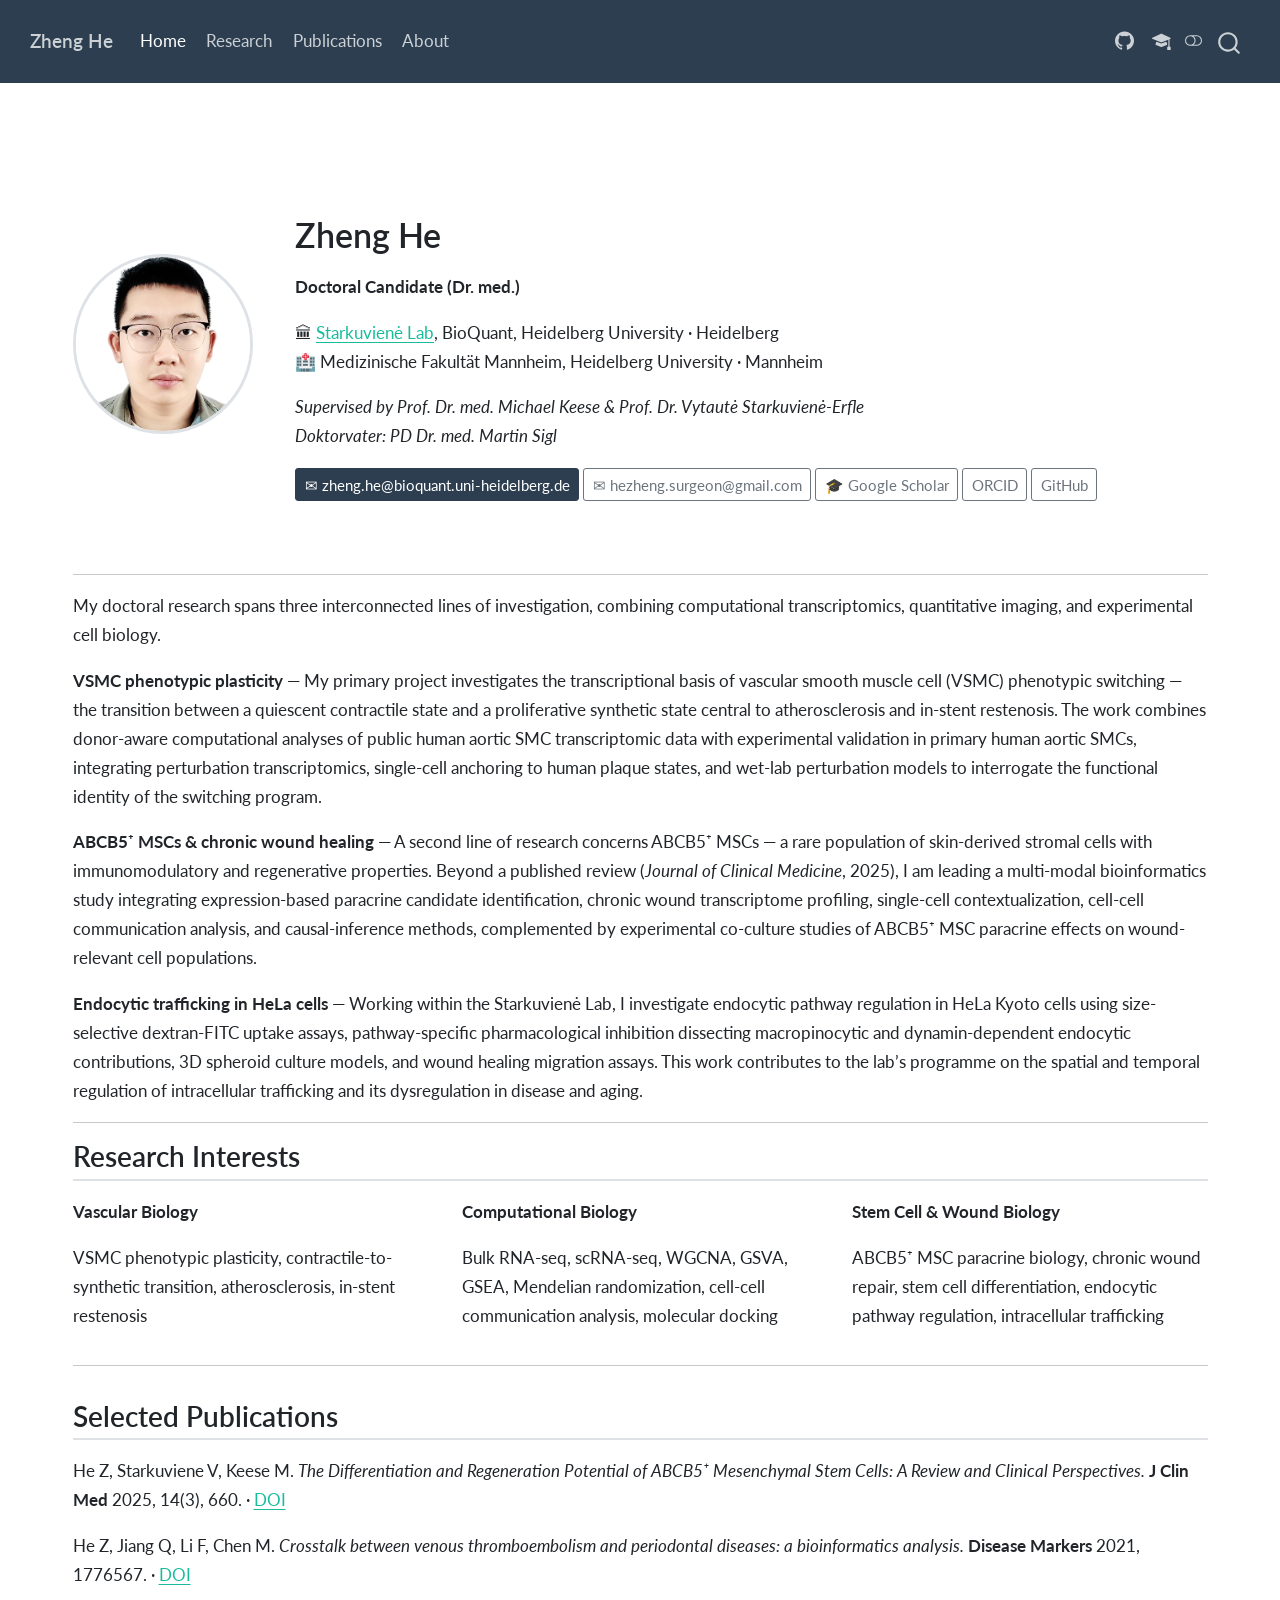
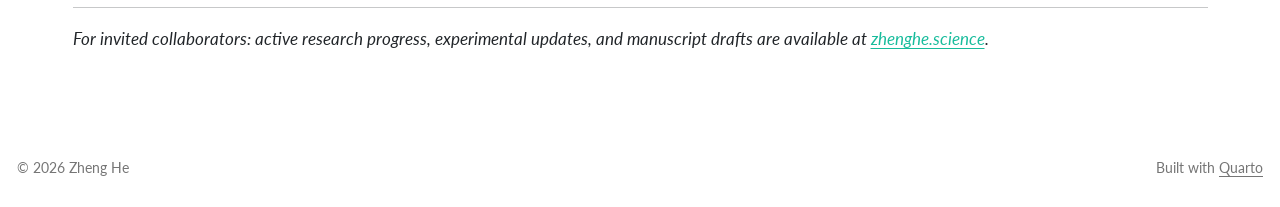
==== commit a6709b85: "deploy: 0dc114a6e7c41ea3ea5e002510ff0a555988b353" ====
--- a/index.html
+++ b/index.html
@@ -347,6 +347,8 @@
 <h2 class="anchored" data-anchor-id="selected-publications">Selected Publications</h2>
 <p>He Z, Starkuviene V, Keese M. <em>The Differentiation and Regeneration Potential of ABCB5⁺ Mesenchymal Stem Cells: A Review and Clinical Perspectives.</em> <strong>J Clin Med</strong> 2025, 14(3), 660. · <a href="https://doi.org/10.3390/jcm14030660">DOI</a></p>
 <p>He Z, Jiang Q, Li F, Chen M. <em>Crosstalk between venous thromboembolism and periodontal diseases: a bioinformatics analysis.</em> <strong>Disease Markers</strong> 2021, 1776567. · <a href="https://doi.org/10.1155/2021/1776567">DOI</a></p>
+<hr>
+<p><em>For invited collaborators: active research progress, experimental updates, and manuscript drafts are available at <a href="https://zhenghe.science">zhenghe.science</a>.</em></p>
 
 
 </section>
